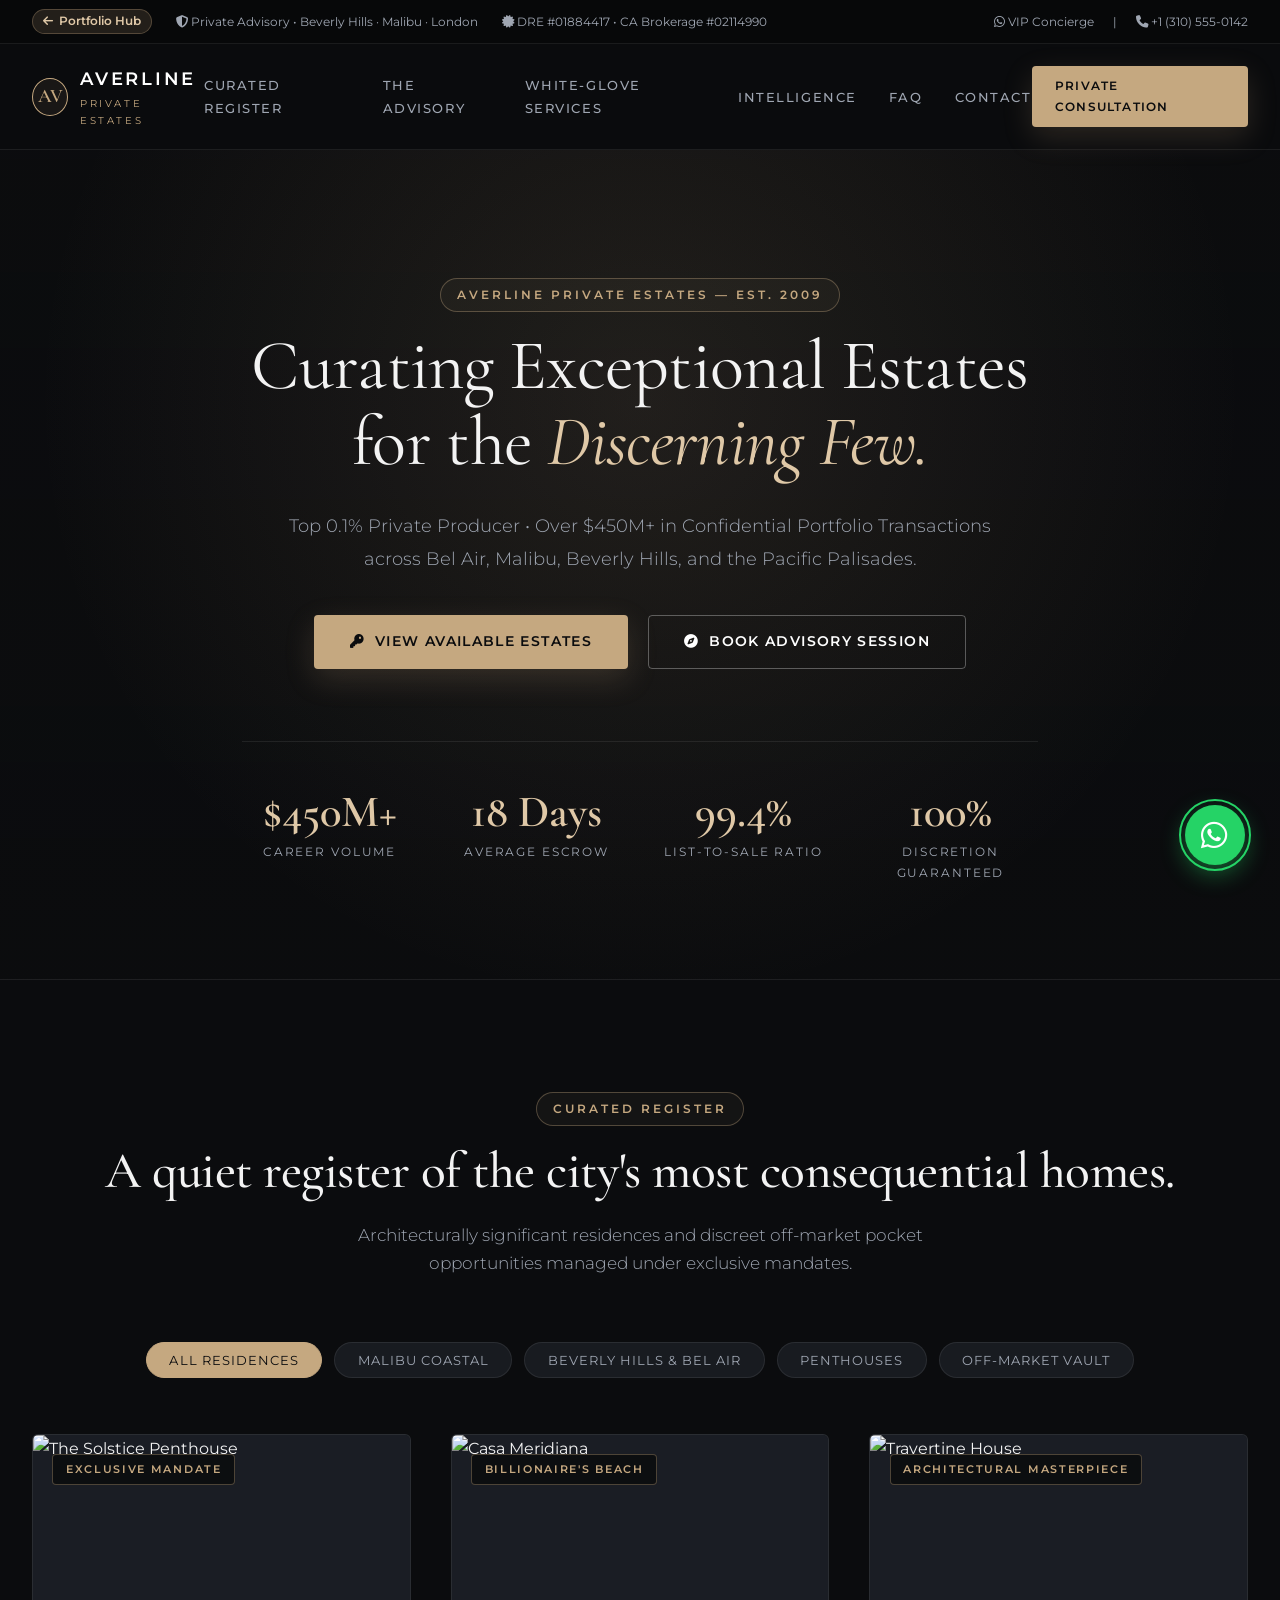
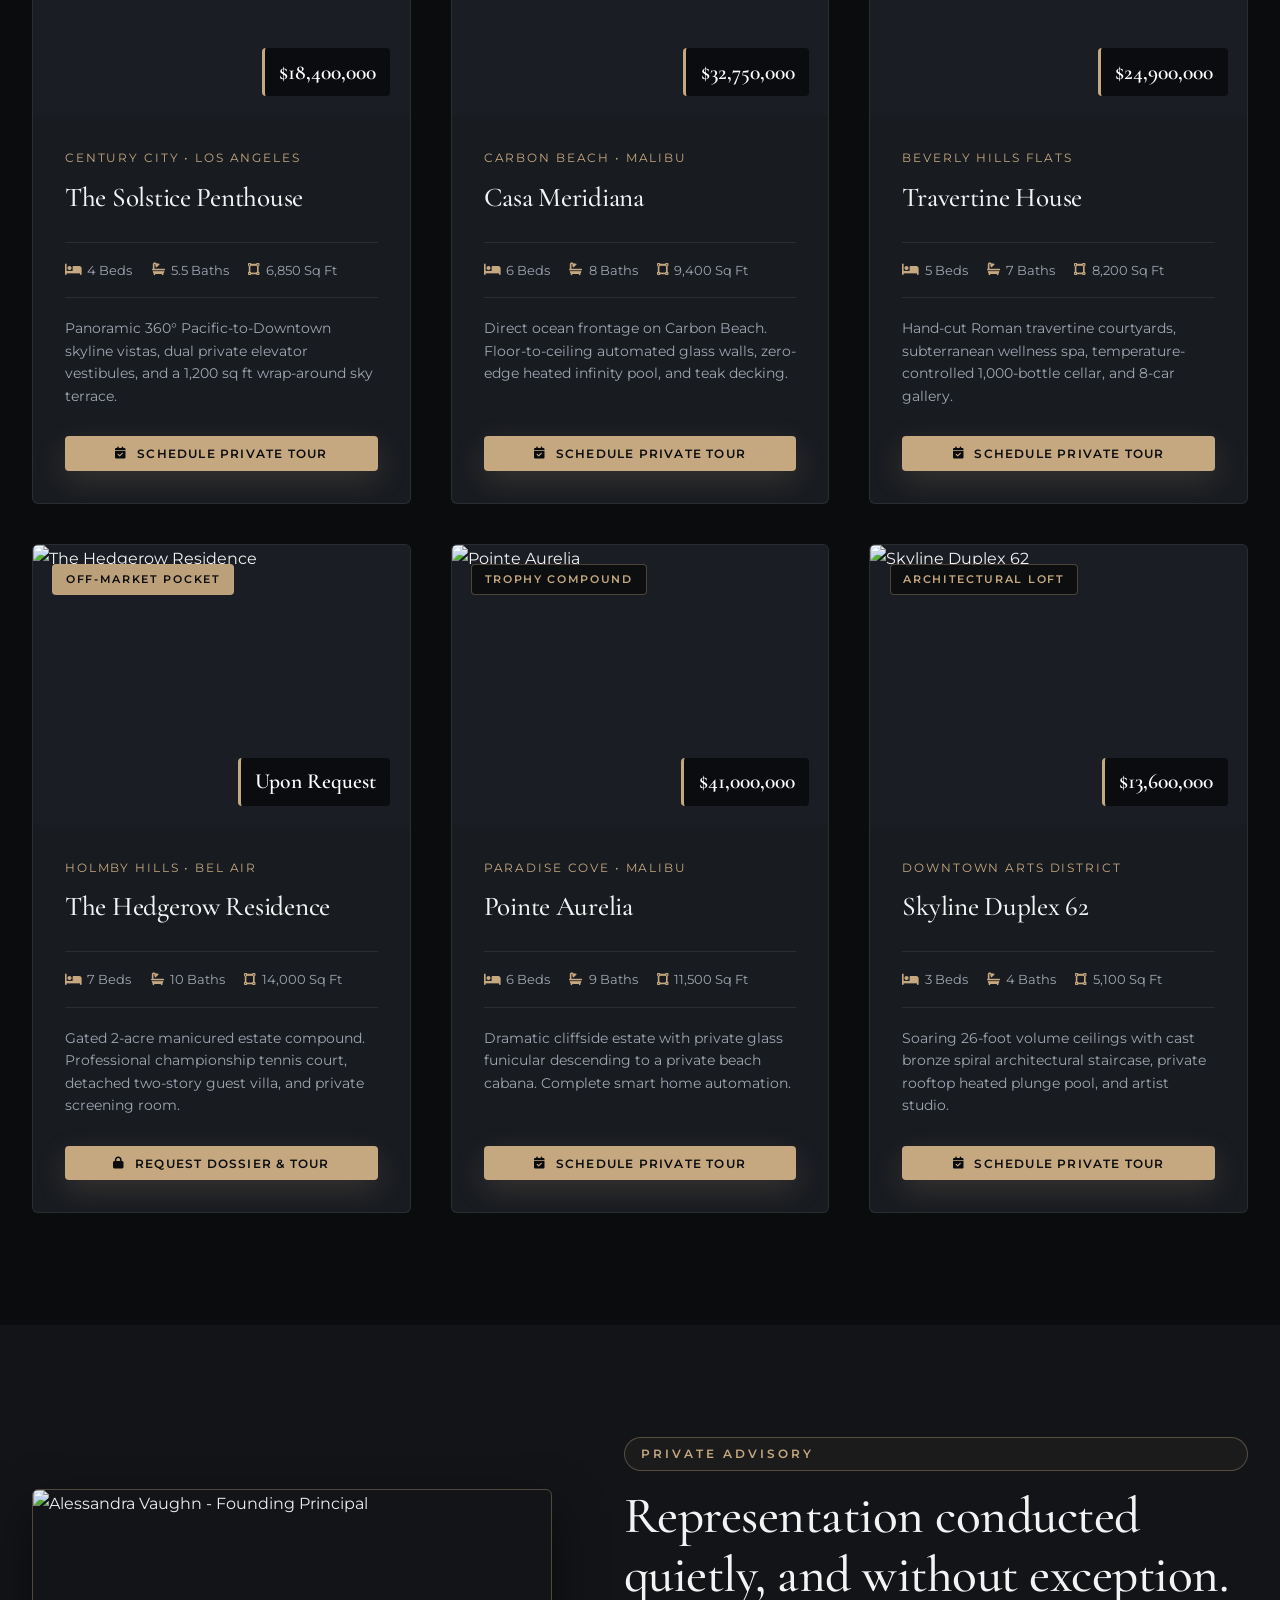
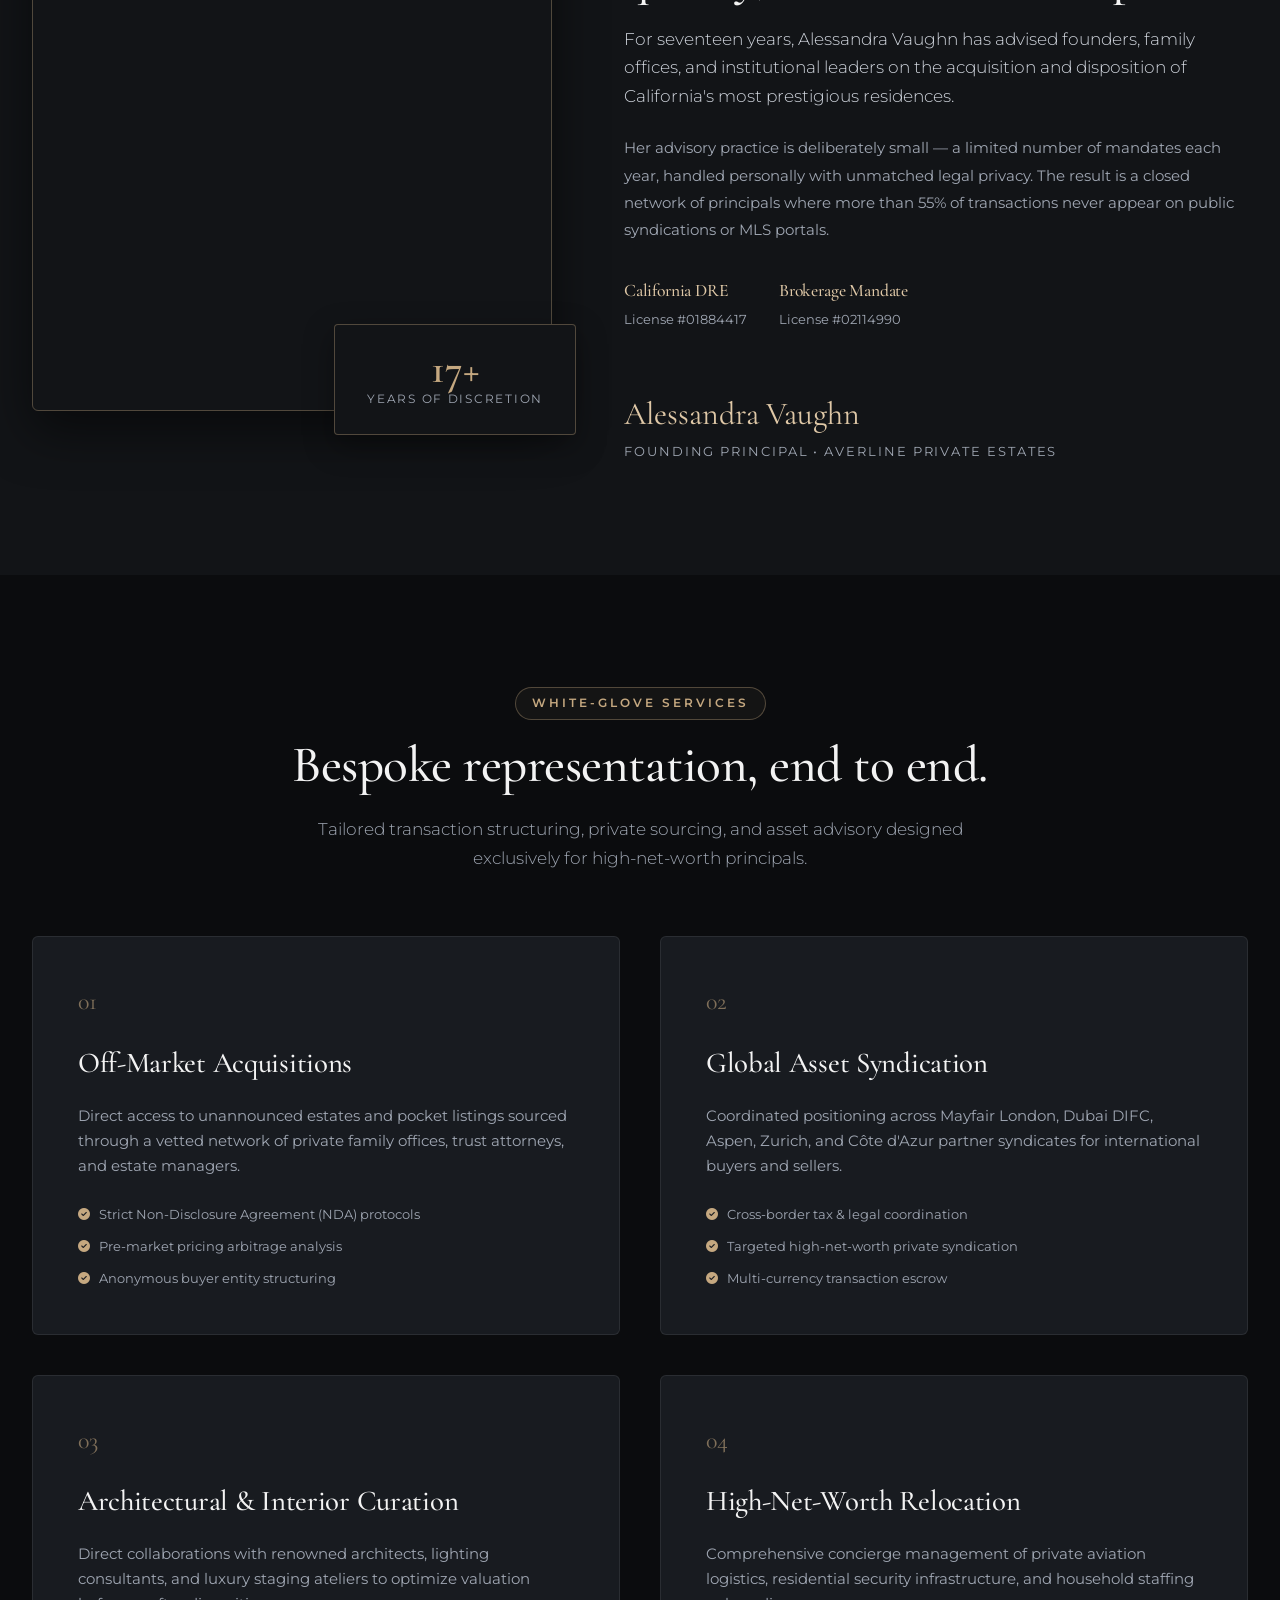
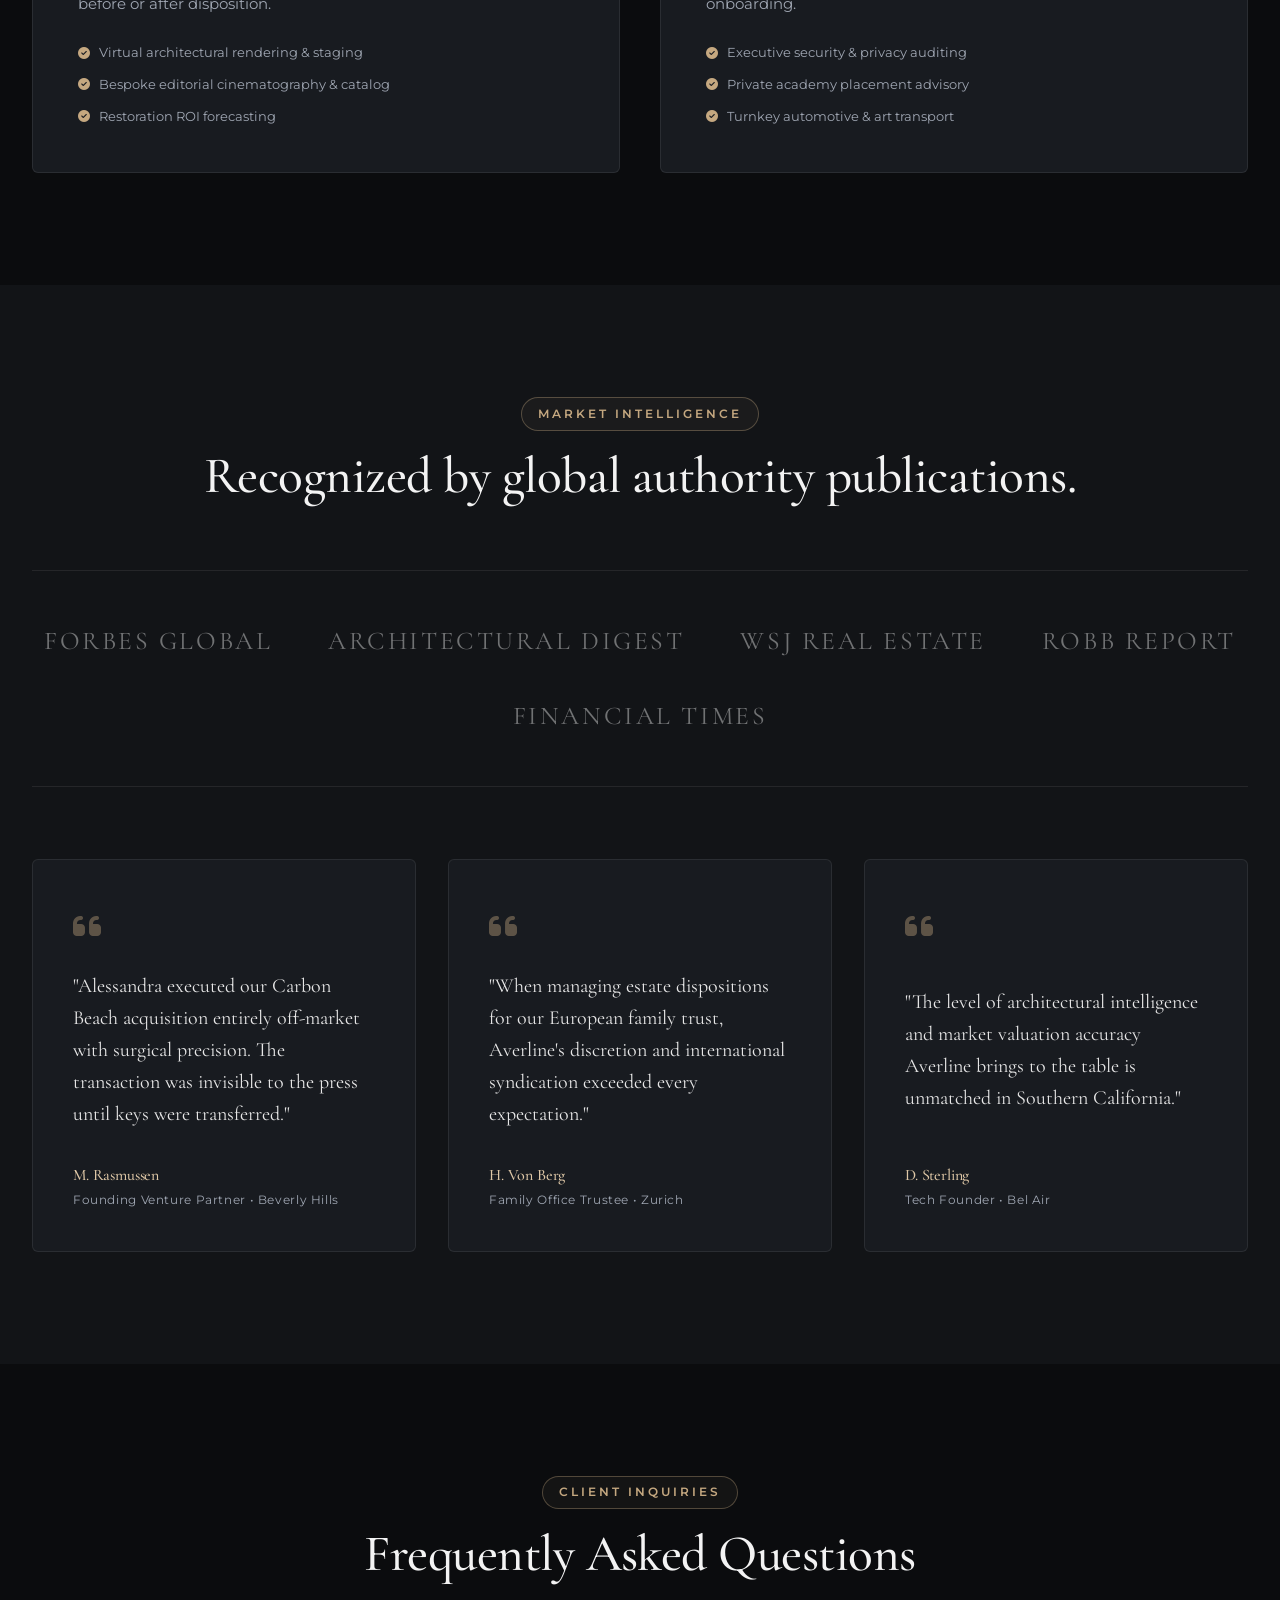
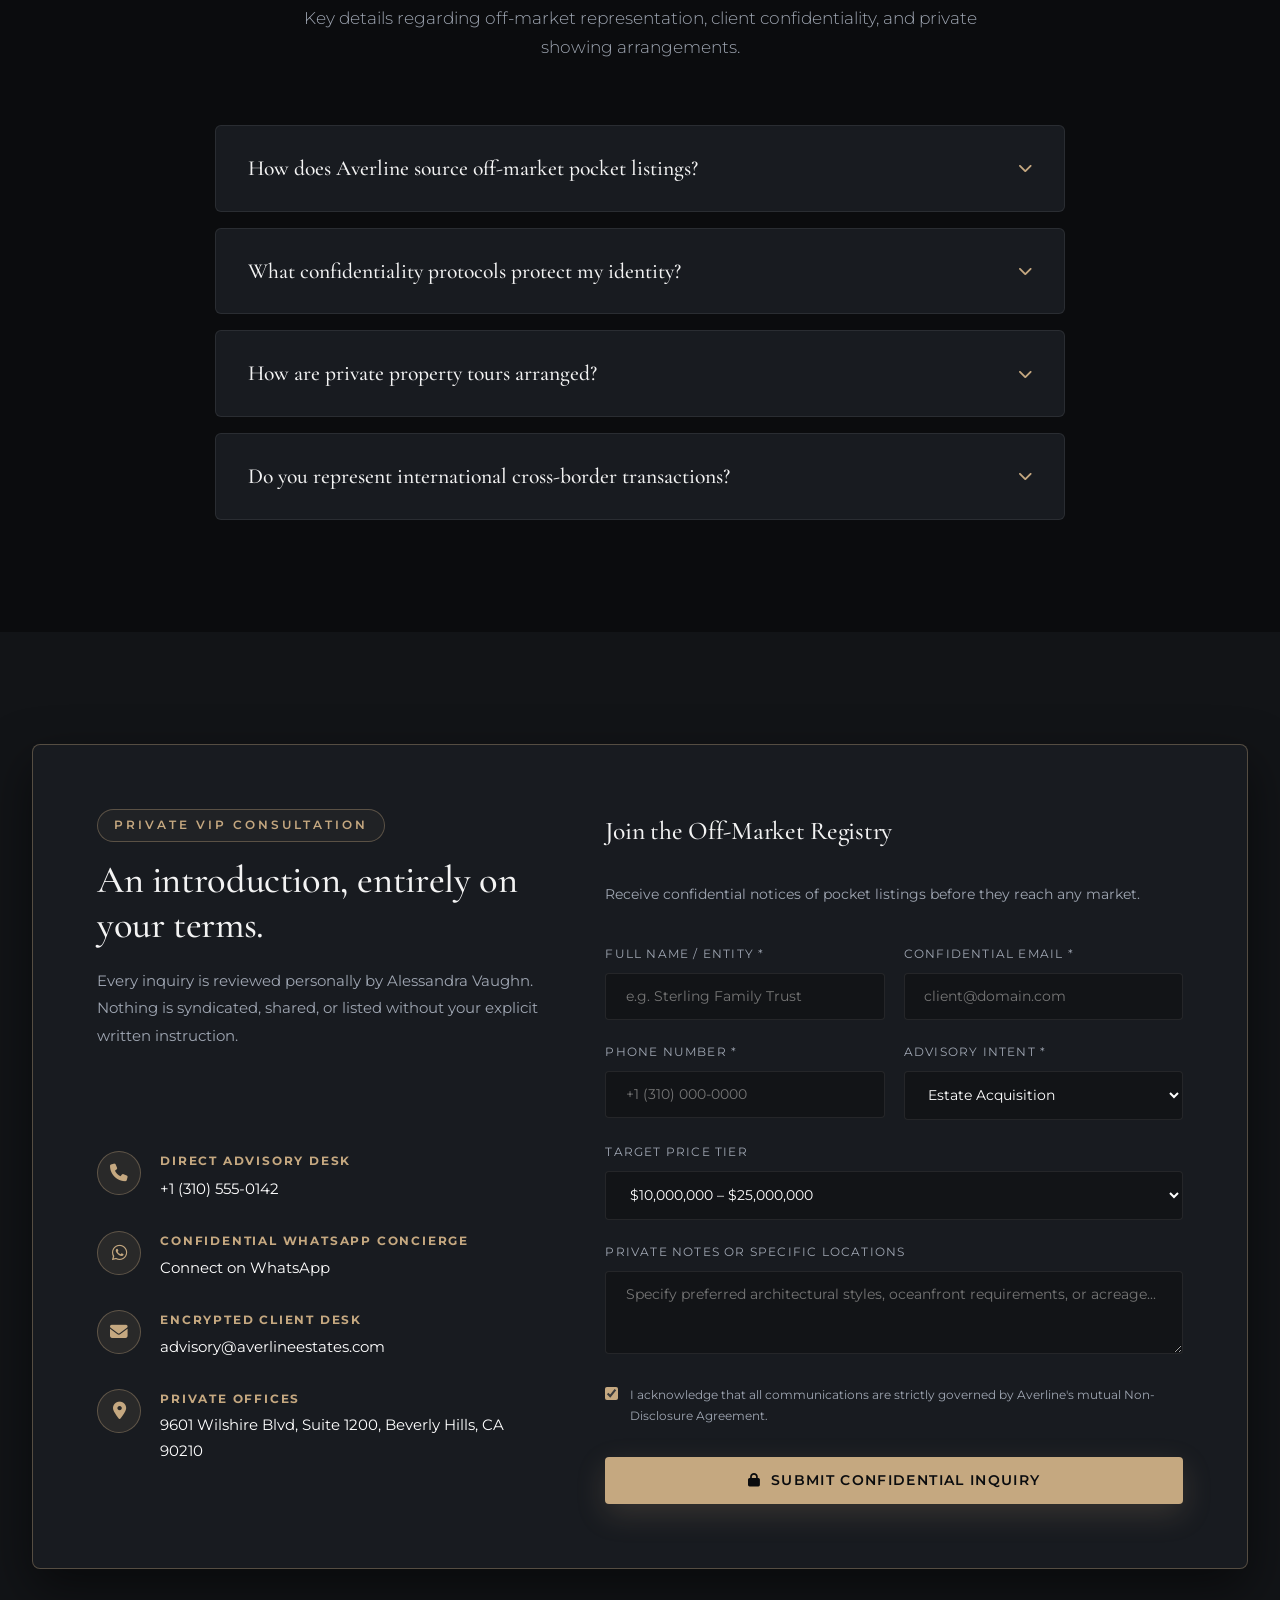
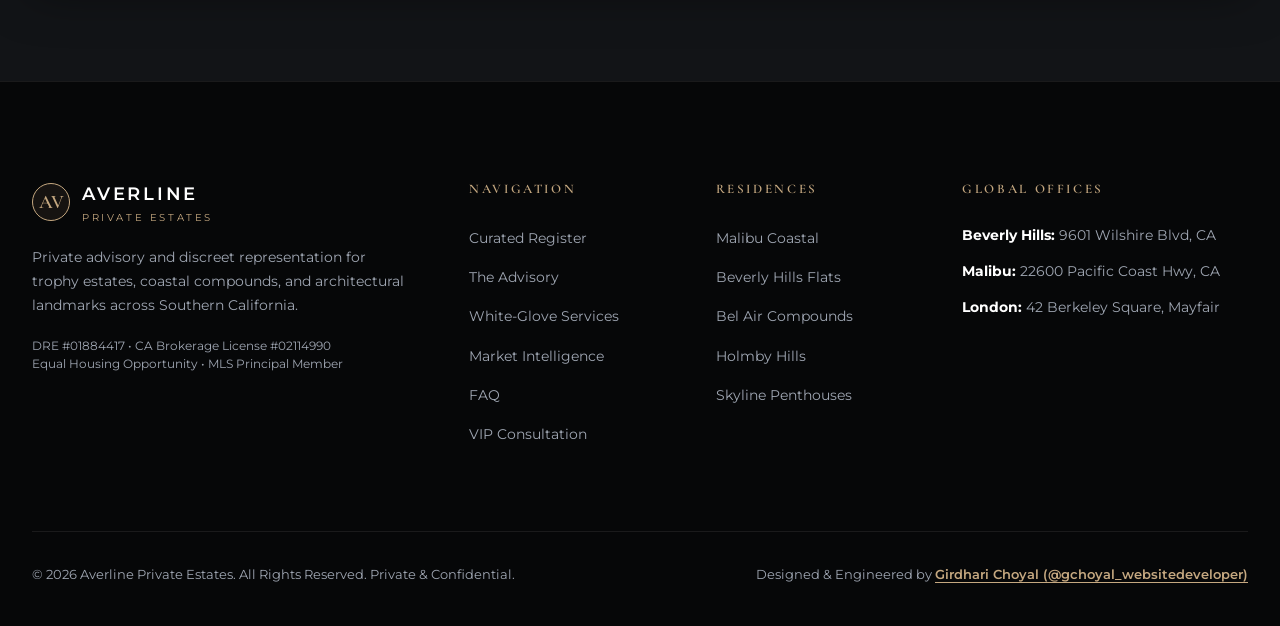
==== estate-whisperer/index.html @ 0250d18a "i" ====
<!DOCTYPE html>
<html lang="en">
<head>
    <meta charset="UTF-8">
    <meta name="viewport" content="width=device-width, initial-scale=1.0">
    <title>Averline Private Estates | Luxury Real Estate & Architectural Advisory</title>
    <meta name="description" content="Private representation for architecturally significant estates, penthouses and off-market residences in Los Angeles, Malibu and Beverly Hills.">
    <!-- Google Fonts -->
    <link rel="preconnect" href="https://fonts.googleapis.com">
    <link rel="preconnect" href="https://fonts.gstatic.com" crossorigin>
    <link href="https://fonts.googleapis.com/css2?family=Cormorant+Garamond:ital,wght@0,400;0,500;0,600;0,700;1,400&family=Montserrat:wght@300;400;500;600;700&family=Plus+Jakarta+Sans:wght@300;400;500;600&display=swap" rel="stylesheet">
    <!-- FontAwesome 6 Icons -->
    <link rel="stylesheet" href="https://cdnjs.cloudflare.com/ajax/libs/font-awesome/6.5.1/css/all.min.css">
    <!-- Main CSS -->
    <link rel="stylesheet" href="styles.css">
</head>
<body>

    <!-- Floating WhatsApp Action Button -->
    <a href="https://wa.me/13105550142?text=Hello%20Averline%20Private%20Estates,%20I%20would%20like%20to%20inquire%20about%20off-market%20representation" target="_blank" class="floating-whatsapp" aria-label="Direct Concierge WhatsApp">
        <i class="fa-brands fa-whatsapp"></i>
    </a>

    <!-- Top Announcement Bar -->
    <div class="top-bar">
        <div class="container top-bar-content">
            <div class="top-bar-left">
                <a href="../index.html" class="portfolio-hub-link"><i class="fa-solid fa-arrow-left"></i> Portfolio Hub</a>
                <span><i class="fa-solid fa-shield-halved"></i> Private Advisory • Beverly Hills · Malibu · London</span>
                <span><i class="fa-solid fa-certificate"></i> DRE #01884417 • CA Brokerage #02114990</span>
            </div>
            <div class="top-bar-right">
                <a href="https://wa.me/13105550142" target="_blank" class="top-bar-link"><i class="fa-brands fa-whatsapp"></i> VIP Concierge</a>
                <span>|</span>
                <a href="tel:13105550142" class="top-bar-link"><i class="fa-solid fa-phone"></i> +1 (310) 555-0142</a>
            </div>
        </div>
    </div>

    <!-- Navigation Header -->
    <header class="navbar">
        <div class="container nav-container">
            <!-- Brand Logo -->
            <a href="#home" class="brand-logo">
                <div class="brand-monogram">AV</div>
                <div class="brand-info">
                    <span class="brand-title">Averline</span>
                    <span class="brand-sub">Private Estates</span>
                </div>
            </a>

            <!-- Navigation Links -->
            <nav class="nav-menu" id="navMenu">
                <a href="#listings" class="nav-link">Curated Register</a>
                <a href="#advisory" class="nav-link">The Advisory</a>
                <a href="#services" class="nav-link">White-Glove Services</a>
                <a href="#intelligence" class="nav-link">Intelligence</a>
                <a href="#faq" class="nav-link">FAQ</a>
                <a href="#contact" class="nav-link">Contact</a>
            </nav>

            <!-- Nav Actions -->
            <div class="nav-actions">
                <a href="#contact" class="btn btn-gold btn-sm">Private Consultation</a>
                <button class="mobile-toggle" id="mobileToggle" aria-label="Toggle navigation">
                    <i class="fa-solid fa-bars"></i>
                </button>
            </div>
        </div>
    </header>

    <!-- Hero Section -->
    <section class="hero-section text-center" id="home">
        <div class="hero-overlay"></div>
        <div class="container hero-content">
            <span class="section-badge">Averline Private Estates — Est. 2009</span>
            <h1 class="hero-headline">Curating Exceptional Estates for the <em>Discerning Few.</em></h1>
            <p class="hero-description">
                Top 0.1% Private Producer • Over $450M+ in Confidential Portfolio Transactions across Bel Air, Malibu, Beverly Hills, and the Pacific Palisades.
            </p>
            <div class="hero-cta-group">
                <a href="#listings" class="btn btn-gold"><i class="fa-solid fa-key"></i> View Available Estates</a>
                <a href="#contact" class="btn btn-outline-light"><i class="fa-solid fa-compass"></i> Book Advisory Session</a>
            </div>

            <!-- Stats Strip -->
            <div class="stats-strip">
                <div class="stat-box">
                    <div class="stat-number">$450M+</div>
                    <div class="stat-label">Career Volume</div>
                </div>
                <div class="stat-box">
                    <div class="stat-number">18 Days</div>
                    <div class="stat-label">Average Escrow</div>
                </div>
                <div class="stat-box">
                    <div class="stat-number">99.4%</div>
                    <div class="stat-label">List-To-Sale Ratio</div>
                </div>
                <div class="stat-box">
                    <div class="stat-number">100%</div>
                    <div class="stat-label">Discretion Guaranteed</div>
                </div>
            </div>
        </div>
    </section>

    <!-- Curated Portfolio Section -->
    <section class="section" id="listings">
        <div class="container">
            <div class="section-header text-center">
                <span class="section-badge">Curated Register</span>
                <h2 class="section-title">A quiet register of the city's most consequential homes.</h2>
                <p class="section-subtitle">
                    Architecturally significant residences and discreet off-market pocket opportunities managed under exclusive mandates.
                </p>
            </div>

            <!-- Filter Navigation -->
            <div class="filter-nav">
                <button class="filter-btn active" data-filter="all">All Residences</button>
                <button class="filter-btn" data-filter="malibu">Malibu Coastal</button>
                <button class="filter-btn" data-filter="beverly">Beverly Hills & Bel Air</button>
                <button class="filter-btn" data-filter="penthouse">Penthouses</button>
                <button class="filter-btn" data-filter="offmarket">Off-Market Vault</button>
            </div>

            <!-- Properties Grid -->
            <div class="properties-grid">
                
                <!-- Property 1 -->
                <div class="property-card" data-category="penthouse">
                    <div class="property-image-wrap">
                        <img src="https://images.unsplash.com/photo-1512917774080-9991f1c4c750?auto=format&fit=crop&w=800&q=80" alt="The Solstice Penthouse" class="property-img">
                        <span class="property-badge">Exclusive Mandate</span>
                        <span class="property-price">$18,400,000</span>
                    </div>
                    <div class="property-body">
                        <span class="property-location">Century City • Los Angeles</span>
                        <h3 class="property-name">The Solstice Penthouse</h3>
                        <div class="property-specs">
                            <span><i class="fa-solid fa-bed"></i> 4 Beds</span>
                            <span><i class="fa-solid fa-bath"></i> 5.5 Baths</span>
                            <span><i class="fa-solid fa-vector-square"></i> 6,850 Sq Ft</span>
                        </div>
                        <p class="property-desc">
                            Panoramic 360° Pacific-to-Downtown skyline vistas, dual private elevator vestibules, and a 1,200 sq ft wrap-around sky terrace.
                        </p>
                        <div class="property-action">
                            <button class="btn btn-gold btn-sm btn-tour" style="width: 100%;">
                                <i class="fa-solid fa-calendar-check"></i> Schedule Private Tour
                            </button>
                        </div>
                    </div>
                </div>

                <!-- Property 2 -->
                <div class="property-card" data-category="malibu">
                    <div class="property-image-wrap">
                        <img src="https://images.unsplash.com/photo-1613490493576-7fde63acd811?auto=format&fit=crop&w=800&q=80" alt="Casa Meridiana" class="property-img">
                        <span class="property-badge">Billionaire's Beach</span>
                        <span class="property-price">$32,750,000</span>
                    </div>
                    <div class="property-body">
                        <span class="property-location">Carbon Beach • Malibu</span>
                        <h3 class="property-name">Casa Meridiana</h3>
                        <div class="property-specs">
                            <span><i class="fa-solid fa-bed"></i> 6 Beds</span>
                            <span><i class="fa-solid fa-bath"></i> 8 Baths</span>
                            <span><i class="fa-solid fa-vector-square"></i> 9,400 Sq Ft</span>
                        </div>
                        <p class="property-desc">
                            Direct ocean frontage on Carbon Beach. Floor-to-ceiling automated glass walls, zero-edge heated infinity pool, and teak decking.
                        </p>
                        <div class="property-action">
                            <button class="btn btn-gold btn-sm btn-tour" style="width: 100%;">
                                <i class="fa-solid fa-calendar-check"></i> Schedule Private Tour
                            </button>
                        </div>
                    </div>
                </div>

                <!-- Property 3 -->
                <div class="property-card" data-category="beverly">
                    <div class="property-image-wrap">
                        <img src="https://images.unsplash.com/photo-1600596542815-ffad4c1539a9?auto=format&fit=crop&w=800&q=80" alt="Travertine House" class="property-img">
                        <span class="property-badge">Architectural Masterpiece</span>
                        <span class="property-price">$24,900,000</span>
                    </div>
                    <div class="property-body">
                        <span class="property-location">Beverly Hills Flats</span>
                        <h3 class="property-name">Travertine House</h3>
                        <div class="property-specs">
                            <span><i class="fa-solid fa-bed"></i> 5 Beds</span>
                            <span><i class="fa-solid fa-bath"></i> 7 Baths</span>
                            <span><i class="fa-solid fa-vector-square"></i> 8,200 Sq Ft</span>
                        </div>
                        <p class="property-desc">
                            Hand-cut Roman travertine courtyards, subterranean wellness spa, temperature-controlled 1,000-bottle cellar, and 8-car gallery.
                        </p>
                        <div class="property-action">
                            <button class="btn btn-gold btn-sm btn-tour" style="width: 100%;">
                                <i class="fa-solid fa-calendar-check"></i> Schedule Private Tour
                            </button>
                        </div>
                    </div>
                </div>

                <!-- Property 4 -->
                <div class="property-card" data-category="offmarket beverly">
                    <div class="property-image-wrap">
                        <img src="https://images.unsplash.com/photo-1600607687939-ce8a6c25118c?auto=format&fit=crop&w=800&q=80" alt="The Hedgerow Residence" class="property-img">
                        <span class="property-badge" style="background: rgba(197, 168, 128, 0.95); color:#0b0c0e;">Off-Market Pocket</span>
                        <span class="property-price">Upon Request</span>
                    </div>
                    <div class="property-body">
                        <span class="property-location">Holmby Hills • Bel Air</span>
                        <h3 class="property-name">The Hedgerow Residence</h3>
                        <div class="property-specs">
                            <span><i class="fa-solid fa-bed"></i> 7 Beds</span>
                            <span><i class="fa-solid fa-bath"></i> 10 Baths</span>
                            <span><i class="fa-solid fa-vector-square"></i> 14,000 Sq Ft</span>
                        </div>
                        <p class="property-desc">
                            Gated 2-acre manicured estate compound. Professional championship tennis court, detached two-story guest villa, and private screening room.
                        </p>
                        <div class="property-action">
                            <button class="btn btn-gold btn-sm btn-tour" style="width: 100%;">
                                <i class="fa-solid fa-lock"></i> Request Dossier & Tour
                            </button>
                        </div>
                    </div>
                </div>

                <!-- Property 5 -->
                <div class="property-card" data-category="malibu">
                    <div class="property-image-wrap">
                        <img src="https://images.unsplash.com/photo-1600585154526-990dced4db0d?auto=format&fit=crop&w=800&q=80" alt="Pointe Aurelia" class="property-img">
                        <span class="property-badge">Trophy Compound</span>
                        <span class="property-price">$41,000,000</span>
                    </div>
                    <div class="property-body">
                        <span class="property-location">Paradise Cove • Malibu</span>
                        <h3 class="property-name">Pointe Aurelia</h3>
                        <div class="property-specs">
                            <span><i class="fa-solid fa-bed"></i> 6 Beds</span>
                            <span><i class="fa-solid fa-bath"></i> 9 Baths</span>
                            <span><i class="fa-solid fa-vector-square"></i> 11,500 Sq Ft</span>
                        </div>
                        <p class="property-desc">
                            Dramatic cliffside estate with private glass funicular descending to a private beach cabana. Complete smart home automation.
                        </p>
                        <div class="property-action">
                            <button class="btn btn-gold btn-sm btn-tour" style="width: 100%;">
                                <i class="fa-solid fa-calendar-check"></i> Schedule Private Tour
                            </button>
                        </div>
                    </div>
                </div>

                <!-- Property 6 -->
                <div class="property-card" data-category="penthouse offmarket">
                    <div class="property-image-wrap">
                        <img src="https://images.unsplash.com/photo-1600566753190-17f0baa2a6c3?auto=format&fit=crop&w=800&q=80" alt="Skyline Duplex 62" class="property-img">
                        <span class="property-badge">Architectural Loft</span>
                        <span class="property-price">$13,600,000</span>
                    </div>
                    <div class="property-body">
                        <span class="property-location">Downtown Arts District</span>
                        <h3 class="property-name">Skyline Duplex 62</h3>
                        <div class="property-specs">
                            <span><i class="fa-solid fa-bed"></i> 3 Beds</span>
                            <span><i class="fa-solid fa-bath"></i> 4 Baths</span>
                            <span><i class="fa-solid fa-vector-square"></i> 5,100 Sq Ft</span>
                        </div>
                        <p class="property-desc">
                            Soaring 26-foot volume ceilings with cast bronze spiral architectural staircase, private rooftop heated plunge pool, and artist studio.
                        </p>
                        <div class="property-action">
                            <button class="btn btn-gold btn-sm btn-tour" style="width: 100%;">
                                <i class="fa-solid fa-calendar-check"></i> Schedule Private Tour
                            </button>
                        </div>
                    </div>
                </div>

            </div>
        </div>
    </section>

    <!-- The Private Advisory Section -->
    <section class="section section-darker" id="advisory">
        <div class="container">
            <div class="advisory-grid">
                <!-- Visual Left -->
                <div class="advisory-visual">
                    <div class="advisory-image-container">
                        <img src="https://images.unsplash.com/photo-1573496359142-b8d87734a5a2?auto=format&fit=crop&w=800&q=80" alt="Alessandra Vaughn - Founding Principal" class="advisory-img">
                    </div>
                    <div class="advisory-experience-card">
                        <div class="advisory-years">17+</div>
                        <div class="advisory-years-label">Years of Discretion</div>
                    </div>
                </div>

                <!-- Content Right -->
                <div class="advisory-details">
                    <span class="section-badge">Private Advisory</span>
                    <h2 class="section-title">Representation conducted quietly, and without exception.</h2>
                    <p style="font-size: 1.05rem; color: #cfd4dc; margin-bottom: 1.5rem; font-weight: 300;">
                        For seventeen years, Alessandra Vaughn has advised founders, family offices, and institutional leaders on the acquisition and disposition of California's most prestigious residences.
                    </p>
                    <p style="font-size: 0.95rem; color: var(--text-muted); margin-bottom: 2rem; line-height: 1.8;">
                        Her advisory practice is deliberately small — a limited number of mandates each year, handled personally with unmatched legal privacy. The result is a closed network of principals where more than 55% of transactions never appear on public syndications or MLS portals.
                    </p>
                    <div class="advisory-credentials" style="display: flex; gap: 2rem; margin-bottom: 2rem; flex-wrap: wrap;">
                        <div>
                            <h4 style="color: var(--gold-light); font-size: 1.1rem; margin-bottom: 0.2rem;">California DRE</h4>
                            <p style="font-size: 0.8rem; color: var(--text-muted);">License #01884417</p>
                        </div>
                        <div>
                            <h4 style="color: var(--gold-light); font-size: 1.1rem; margin-bottom: 0.2rem;">Brokerage Mandate</h4>
                            <p style="font-size: 0.8rem; color: var(--text-muted);">License #02114990</p>
                        </div>
                    </div>
                    <div class="founder-signature-wrap">
                        <div class="founder-signature-name">Alessandra Vaughn</div>
                        <div class="founder-role">Founding Principal • Averline Private Estates</div>
                    </div>
                </div>
            </div>
        </div>
    </section>

    <!-- White-Glove Services -->
    <section class="section" id="services">
        <div class="container">
            <div class="section-header text-center">
                <span class="section-badge">White-Glove Services</span>
                <h2 class="section-title">Bespoke representation, end to end.</h2>
                <p class="section-subtitle">
                    Tailored transaction structuring, private sourcing, and asset advisory designed exclusively for high-net-worth principals.
                </p>
            </div>

            <div class="services-luxury-grid">
                <!-- Service 1 -->
                <div class="service-luxury-card">
                    <div class="service-card-num">01</div>
                    <h3 class="service-luxury-title">Off-Market Acquisitions</h3>
                    <p class="service-luxury-desc">
                        Direct access to unannounced estates and pocket listings sourced through a vetted network of private family offices, trust attorneys, and estate managers.
                    </p>
                    <ul class="service-points">
                        <li><i class="fa-solid fa-circle-check"></i> Strict Non-Disclosure Agreement (NDA) protocols</li>
                        <li><i class="fa-solid fa-circle-check"></i> Pre-market pricing arbitrage analysis</li>
                        <li><i class="fa-solid fa-circle-check"></i> Anonymous buyer entity structuring</li>
                    </ul>
                </div>

                <!-- Service 2 -->
                <div class="service-luxury-card">
                    <div class="service-card-num">02</div>
                    <h3 class="service-luxury-title">Global Asset Syndication</h3>
                    <p class="service-luxury-desc">
                        Coordinated positioning across Mayfair London, Dubai DIFC, Aspen, Zurich, and Côte d'Azur partner syndicates for international buyers and sellers.
                    </p>
                    <ul class="service-points">
                        <li><i class="fa-solid fa-circle-check"></i> Cross-border tax & legal coordination</li>
                        <li><i class="fa-solid fa-circle-check"></i> Targeted high-net-worth private syndication</li>
                        <li><i class="fa-solid fa-circle-check"></i> Multi-currency transaction escrow</li>
                    </ul>
                </div>

                <!-- Service 3 -->
                <div class="service-luxury-card">
                    <div class="service-card-num">03</div>
                    <h3 class="service-luxury-title">Architectural & Interior Curation</h3>
                    <p class="service-luxury-desc">
                        Direct collaborations with renowned architects, lighting consultants, and luxury staging ateliers to optimize valuation before or after disposition.
                    </p>
                    <ul class="service-points">
                        <li><i class="fa-solid fa-circle-check"></i> Virtual architectural rendering & staging</li>
                        <li><i class="fa-solid fa-circle-check"></i> Bespoke editorial cinematography & catalog</li>
                        <li><i class="fa-solid fa-circle-check"></i> Restoration ROI forecasting</li>
                    </ul>
                </div>

                <!-- Service 4 -->
                <div class="service-luxury-card">
                    <div class="service-card-num">04</div>
                    <h3 class="service-luxury-title">High-Net-Worth Relocation</h3>
                    <p class="service-luxury-desc">
                        Comprehensive concierge management of private aviation logistics, residential security infrastructure, and household staffing onboarding.
                    </p>
                    <ul class="service-points">
                        <li><i class="fa-solid fa-circle-check"></i> Executive security & privacy auditing</li>
                        <li><i class="fa-solid fa-circle-check"></i> Private academy placement advisory</li>
                        <li><i class="fa-solid fa-circle-check"></i> Turnkey automotive & art transport</li>
                    </ul>
                </div>
            </div>
        </div>
    </section>

    <!-- Market Intelligence & Press -->
    <section class="section section-darker" id="intelligence">
        <div class="container">
            <div class="section-header text-center">
                <span class="section-badge">Market Intelligence</span>
                <h2 class="section-title">Recognized by global authority publications.</h2>
            </div>

            <!-- Press Strip -->
            <div class="press-strip">
                <div class="press-item">Forbes Global</div>
                <div class="press-item">Architectural Digest</div>
                <div class="press-item">WSJ Real Estate</div>
                <div class="press-item">Robb Report</div>
                <div class="press-item">Financial Times</div>
            </div>

            <!-- Testimonials Grid -->
            <div class="testimonials-grid" style="margin-top: 4.5rem;">
                <div class="testimonial-card">
                    <div class="quote-icon"><i class="fa-solid fa-quote-left"></i></div>
                    <p class="testimonial-quote">
                        "Alessandra executed our Carbon Beach acquisition entirely off-market with surgical precision. The transaction was invisible to the press until keys were transferred."
                    </p>
                    <div class="client-author-info">
                        <h4>M. Rasmussen</h4>
                        <p>Founding Venture Partner • Beverly Hills</p>
                    </div>
                </div>

                <div class="testimonial-card">
                    <div class="quote-icon"><i class="fa-solid fa-quote-left"></i></div>
                    <p class="testimonial-quote">
                        "When managing estate dispositions for our European family trust, Averline's discretion and international syndication exceeded every expectation."
                    </p>
                    <div class="client-author-info">
                        <h4>H. Von Berg</h4>
                        <p>Family Office Trustee • Zurich</p>
                    </div>
                </div>

                <div class="testimonial-card">
                    <div class="quote-icon"><i class="fa-solid fa-quote-left"></i></div>
                    <p class="testimonial-quote">
                        "The level of architectural intelligence and market valuation accuracy Averline brings to the table is unmatched in Southern California."
                    </p>
                    <div class="client-author-info">
                        <h4>D. Sterling</h4>
                        <p>Tech Founder • Bel Air</p>
                    </div>
                </div>
            </div>
        </div>
    </section>

    <!-- FAQ Accordion -->
    <section class="section" id="faq">
        <div class="container">
            <div class="section-header text-center">
                <span class="section-badge">Client Inquiries</span>
                <h2 class="section-title">Frequently Asked Questions</h2>
                <p class="section-subtitle">Key details regarding off-market representation, client confidentiality, and private showing arrangements.</p>
            </div>

            <div class="faq-grid">
                <div class="faq-item">
                    <div class="faq-header">
                        <span>How does Averline source off-market pocket listings?</span>
                        <i class="fa-solid fa-chevron-down"></i>
                    </div>
                    <div class="faq-content">
                        Our private register is built upon 17+ years of established relationships with family office trustees, estate attorneys, wealth managers, and property principals. Over 55% of our transactions never touch public syndications, ensuring privacy for both buyers and sellers.
                    </div>
                </div>

                <div class="faq-item">
                    <div class="faq-header">
                        <span>What confidentiality protocols protect my identity?</span>
                        <i class="fa-solid fa-chevron-down"></i>
                    </div>
                    <div class="faq-content">
                        All prospective buyers and sellers execute comprehensive Non-Disclosure Agreements (NDAs) prior to accessing property dossiers. We coordinate with your wealth advisory team to structure acquisitions through blind trusts, LLCs, or institutional entities.
                    </div>
                </div>

                <div class="faq-item">
                    <div class="faq-header">
                        <span>How are private property tours arranged?</span>
                        <i class="fa-solid fa-chevron-down"></i>
                    </div>
                    <div class="faq-content">
                        Private showings are conducted strictly by appointment with principal representation. We coordinate secure access, private security escorts if required, and complete exclusivity during viewing windows.
                    </div>
                </div>

                <div class="faq-item">
                    <div class="faq-header">
                        <span>Do you represent international cross-border transactions?</span>
                        <i class="fa-solid fa-chevron-down"></i>
                    </div>
                    <div class="faq-content">
                        Yes. We frequently advise clients across London, Zurich, Dubai, Hong Kong, and Canada on California acquisitions, coordinating seamlessly with cross-border tax counsels and international currency escrows.
                    </div>
                </div>
            </div>
        </div>
    </section>

    <!-- Private VIP Consultation & Registry -->
    <section class="section section-darker" id="contact">
        <div class="container">
            <div class="consultation-wrap">
                <!-- Info Left -->
                <div class="consultation-info">
                    <div>
                        <span class="section-badge">Private VIP Consultation</span>
                        <h2 class="section-title" style="font-size: 2.4rem;">An introduction, entirely on your terms.</h2>
                        <p style="font-size: 0.95rem; color: var(--text-muted); margin-top: 1rem; line-height: 1.8;">
                            Every inquiry is reviewed personally by Alessandra Vaughn. Nothing is syndicated, shared, or listed without your explicit written instruction.
                        </p>
                    </div>

                    <div class="contact-direct-items">
                        <div class="direct-item">
                            <div class="direct-icon"><i class="fa-solid fa-phone"></i></div>
                            <div class="direct-meta">
                                <h5>Direct Advisory Desk</h5>
                                <a href="tel:13105550142">+1 (310) 555-0142</a>
                            </div>
                        </div>

                        <div class="direct-item">
                            <div class="direct-icon"><i class="fa-brands fa-whatsapp"></i></div>
                            <div class="direct-meta">
                                <h5>Confidential WhatsApp Concierge</h5>
                                <a href="https://wa.me/13105550142" target="_blank">Connect on WhatsApp</a>
                            </div>
                        </div>

                        <div class="direct-item">
                            <div class="direct-icon"><i class="fa-solid fa-envelope"></i></div>
                            <div class="direct-meta">
                                <h5>Encrypted Client Desk</h5>
                                <p>advisory@averlineestates.com</p>
                            </div>
                        </div>

                        <div class="direct-item">
                            <div class="direct-icon"><i class="fa-solid fa-location-dot"></i></div>
                            <div class="direct-meta">
                                <h5>Private Offices</h5>
                                <p>9601 Wilshire Blvd, Suite 1200, Beverly Hills, CA 90210</p>
                            </div>
                        </div>
                    </div>
                </div>

                <!-- Form Right -->
                <form class="vip-form" id="vipConsultForm">
                    <h3 style="font-size: 1.6rem; margin-bottom: 0.5rem;">Join the Off-Market Registry</h3>
                    <p style="font-size: 0.85rem; color: var(--text-muted); margin-bottom: 1rem;">
                        Receive confidential notices of pocket listings before they reach any market.
                    </p>

                    <div class="form-row">
                        <div class="form-group">
                            <label for="vipName">Full Name / Entity *</label>
                            <input type="text" id="vipName" class="form-control" placeholder="e.g. Sterling Family Trust" required>
                        </div>
                        <div class="form-group">
                            <label for="vipEmail">Confidential Email *</label>
                            <input type="email" id="vipEmail" class="form-control" placeholder="client@domain.com" required>
                        </div>
                    </div>

                    <div class="form-row">
                        <div class="form-group">
                            <label for="vipPhone">Phone Number *</label>
                            <input type="tel" id="vipPhone" class="form-control" placeholder="+1 (310) 000-0000" required>
                        </div>
                        <div class="form-group">
                            <label for="vipIntent">Advisory Intent *</label>
                            <select id="vipIntent" class="form-control" required>
                                <option value="acquisition">Estate Acquisition</option>
                                <option value="disposition">Discreet Asset Disposition</option>
                                <option value="offmarket">Off-Market Registry Access</option>
                                <option value="valuation">Architectural Valuation</option>
                            </select>
                        </div>
                    </div>

                    <div class="form-group">
                        <label for="vipBudget">Target Price Tier</label>
                        <select id="vipBudget" class="form-control">
                            <option value="10-25">$10,000,000 – $25,000,000</option>
                            <option value="25-50">$25,000,000 – $50,000,000</option>
                            <option value="50plus">$50,000,000+ Trophy Class</option>
                        </select>
                    </div>

                    <div class="form-group">
                        <label for="vipNotes">Private Notes or Specific Locations</label>
                        <textarea id="vipNotes" class="form-control" rows="3" placeholder="Specify preferred architectural styles, oceanfront requirements, or acreage..."></textarea>
                    </div>

                    <div class="checkbox-group">
                        <input type="checkbox" id="vipNda" required checked>
                        <label for="vipNda">I acknowledge that all communications are strictly governed by Averline's mutual Non-Disclosure Agreement.</label>
                    </div>

                    <button type="submit" class="btn btn-gold" style="width: 100%;">
                        <i class="fa-solid fa-lock"></i> Submit Confidential Inquiry
                    </button>
                </form>
            </div>
        </div>
    </section>

    <!-- Property Detail & Tour Modal -->
    <div class="modal-overlay" id="propertyModal">
        <div class="modal-box">
            <button class="modal-close" aria-label="Close modal"><i class="fa-solid fa-xmark"></i></button>
            <div style="border-radius: 6px; overflow: hidden; height: 220px; margin-bottom: 1.5rem; background: #1a1d24;">
                <img src="" id="modalPropertyImg" alt="Selected Estate" style="width: 100%; height: 100%; object-fit: cover;">
            </div>
            <div style="display: flex; justify-content: space-between; align-items: flex-start; margin-bottom: 0.5rem;">
                <div>
                    <span id="modalPropertyLocation" style="font-size: 0.75rem; text-transform: uppercase; letter-spacing: 0.15em; color: var(--gold);"></span>
                    <h3 id="modalPropertyTitle" style="font-size: 1.8rem;"></h3>
                </div>
                <div id="modalPropertyPrice" style="font-family: var(--font-heading); font-size: 1.5rem; color: var(--gold-light); font-weight: 600;"></div>
            </div>
            <div id="modalPropertySpecs" class="property-specs" style="margin: 0.5rem 0 1rem;"></div>
            <p id="modalPropertyDesc" style="font-size: 0.88rem; color: var(--text-muted); line-height: 1.6; margin-bottom: 1.5rem;"></p>

            <form id="tourBookingForm" style="display: flex; flex-direction: column; gap: 1rem;">
                <input type="hidden" id="selectedPropertyName" value="">
                <div class="form-row">
                    <div class="form-group">
                        <label>Your Name *</label>
                        <input type="text" class="form-control" placeholder="Full Name" required>
                    </div>
                    <div class="form-group">
                        <label>Direct Phone *</label>
                        <input type="tel" class="form-control" placeholder="Phone Number" required>
                    </div>
                </div>
                <div class="form-group">
                    <label>Preferred Showing Date & Time</label>
                    <input type="date" class="form-control" required>
                </div>
                <button type="submit" class="btn btn-gold btn-sm" style="width: 100%;">
                    <i class="fa-solid fa-calendar-check"></i> Confirm Private Showing Request
                </button>
            </form>
        </div>
    </div>

    <!-- Thank You Confirmation Modal -->
    <div class="modal-overlay" id="thankYouModal">
        <div class="modal-box text-center">
            <button class="modal-close" aria-label="Close modal"><i class="fa-solid fa-xmark"></i></button>
            <div class="modal-icon-success"><i class="fa-solid fa-check"></i></div>
            <h3 style="font-size: 2rem; margin-bottom: 0.8rem;">Inquiry Confirmed</h3>
            <p style="font-size: 0.95rem; color: var(--text-muted); line-height: 1.7; margin-bottom: 1.5rem;">
                Thank you. Your confidential advisory request has been encrypted and routed directly to Alessandra Vaughn. A private dossier and showing schedule will be delivered to your contact point within 2 hours.
            </p>
            <div style="background: var(--bg-surface); padding: 0.8rem 1.5rem; border-radius: 4px; display: inline-block; border: 1px solid var(--border-gold); margin-bottom: 2rem;">
                <span style="font-size: 0.75rem; text-transform: uppercase; letter-spacing: 0.1em; color: var(--text-muted);">Confidential File Reference:</span>
                <strong id="vipRefCode" style="color: var(--gold-light); font-size: 1.1rem; margin-left: 0.5rem;">AV-892410</strong>
            </div>
            <div>
                <button class="btn btn-gold btn-sm modal-close">Return to Advisory</button>
            </div>
        </div>
    </div>

    <!-- Mobile Sticky Bottom Action Bar -->
    <div class="mobile-sticky-bar">
        <a href="tel:13105550142" class="mobile-bar-btn btn-call">
            <i class="fa-solid fa-phone"></i>
            <span>Call Advisory</span>
        </a>
        <a href="https://wa.me/13105550142" target="_blank" class="mobile-bar-btn btn-wa">
            <i class="fa-brands fa-whatsapp"></i>
            <span>VIP WhatsApp</span>
        </a>
        <a href="#contact" class="mobile-bar-btn btn-vip">
            <i class="fa-solid fa-key"></i>
            <span>Private Consult</span>
        </a>
    </div>

    <!-- Footer -->
    <footer class="footer">
        <div class="container">
            <div class="footer-grid">
                <!-- Col 1 -->
                <div class="footer-brand">
                    <a href="#home" class="brand-logo" style="margin-bottom: 1rem;">
                        <div class="brand-monogram">AV</div>
                        <div class="brand-info">
                            <span class="brand-title">Averline</span>
                            <span class="brand-sub">Private Estates</span>
                        </div>
                    </a>
                    <p>
                        Private advisory and discreet representation for trophy estates, coastal compounds, and architectural landmarks across Southern California.
                    </p>
                    <div class="footer-legal-badge">
                        DRE #01884417 • CA Brokerage License #02114990<br>
                        Equal Housing Opportunity • MLS Principal Member
                    </div>
                </div>

                <!-- Col 2 -->
                <div>
                    <h4 class="footer-title">Navigation</h4>
                    <ul class="footer-links">
                        <li><a href="#listings">Curated Register</a></li>
                        <li><a href="#advisory">The Advisory</a></li>
                        <li><a href="#services">White-Glove Services</a></li>
                        <li><a href="#intelligence">Market Intelligence</a></li>
                        <li><a href="#faq">FAQ</a></li>
                        <li><a href="#contact">VIP Consultation</a></li>
                    </ul>
                </div>

                <!-- Col 3 -->
                <div>
                    <h4 class="footer-title">Residences</h4>
                    <ul class="footer-links">
                        <li><a href="#listings">Malibu Coastal</a></li>
                        <li><a href="#listings">Beverly Hills Flats</a></li>
                        <li><a href="#listings">Bel Air Compounds</a></li>
                        <li><a href="#listings">Holmby Hills</a></li>
                        <li><a href="#listings">Skyline Penthouses</a></li>
                    </ul>
                </div>

                <!-- Col 4 -->
                <div>
                    <h4 class="footer-title">Global Offices</h4>
                    <ul class="footer-links" style="font-size: 0.85rem; color: var(--text-muted);">
                        <li style="margin-bottom: 0.8rem;"><strong style="color:#fff;">Beverly Hills:</strong> 9601 Wilshire Blvd, CA</li>
                        <li style="margin-bottom: 0.8rem;"><strong style="color:#fff;">Malibu:</strong> 22600 Pacific Coast Hwy, CA</li>
                        <li style="margin-bottom: 0.8rem;"><strong style="color:#fff;">London:</strong> 42 Berkeley Square, Mayfair</li>
                    </ul>
                </div>
            </div>

            <div class="footer-bottom">
                <div>
                    © 2026 Averline Private Estates. All Rights Reserved. Private & Confidential.
                </div>
                <div>
                    Designed & Engineered by <a href="https://www.instagram.com/gchoyal_websitedeveloper/" target="_blank" class="author-tag">Girdhari Choyal (@gchoyal_websitedeveloper)</a>
                </div>
            </div>
        </div>
    </footer>

    <!-- Scripts -->
    <script src="app.js"></script>
</body>
</html>
---- estate-whisperer/styles.css ----
﻿/* ==========================================================================
   Averline Private Estates / Estate Whisperer Studio — Luxury CSS Stylesheet
   Designed & Developed by Girdhari Choyal (@gchoyal_websitedeveloper)
   ========================================================================== */

:root {
    --bg-main: #0b0c0e;
    --bg-surface: #121417;
    --bg-card: #181b20;
    --bg-card-hover: #20242b;
    --bg-light: #f6f4ee;
    --bg-cream: #ede8df;
    
    --text-main: #f3f3f3;
    --text-muted: #9fa6b2;
    --text-light-muted: #6b7280;
    --text-dark: #121417;
    
    --gold: #c5a880;
    --gold-light: #dfc8a7;
    --gold-dark: #a0845f;
    --gold-glow: rgba(197, 168, 128, 0.25);
    
    --border-color: rgba(255, 255, 255, 0.08);
    --border-gold: rgba(197, 168, 128, 0.35);
    
    --font-heading: 'Cormorant Garamond', 'Playfair Display', Georgia, serif;
    --font-body: 'Montserrat', 'Plus Jakarta Sans', -apple-system, BlinkMacSystemFont, sans-serif;
    
    --shadow-sm: 0 4px 12px rgba(0, 0, 0, 0.25);
    --shadow-md: 0 10px 30px rgba(0, 0, 0, 0.35);
    --shadow-lg: 0 20px 50px rgba(0, 0, 0, 0.5);
    --shadow-gold: 0 10px 30px rgba(197, 168, 128, 0.18);
    
    --transition-smooth: all 0.4s cubic-bezier(0.16, 1, 0.3, 1);
}

/* Reset & Base Styles */
* {
    margin: 0;
    padding: 0;
    box-sizing: border-box;
}

html {
    scroll-behavior: smooth;
    font-size: 16px;
}

body {
    font-family: var(--font-body);
    background-color: var(--bg-main);
    color: var(--text-main);
    line-height: 1.7;
    overflow-x: hidden;
    -webkit-font-smoothing: antialiased;
}

img {
    max-width: 100%;
    height: auto;
    display: block;
}

a {
    text-decoration: none;
    color: inherit;
    transition: var(--transition-smooth);
}

ul {
    list-style: none;
}

button, input, select, textarea {
    font-family: inherit;
}

.container {
    width: 100%;
    max-width: 1280px;
    margin: 0 auto;
    padding: 0 2rem;
}

/* Typography Helpers */
h1, h2, h3, h4, .serif {
    font-family: var(--font-heading);
    font-weight: 500;
    letter-spacing: -0.01em;
    color: var(--text-main);
}

.gold-text {
    color: var(--gold);
}

.text-center {
    text-align: center;
}

/* Section Common Layout */
.section {
    padding: 7rem 0;
    position: relative;
}

.section-darker {
    background-color: var(--bg-surface);
}

.section-cream {
    background-color: var(--bg-light);
    color: var(--text-dark);
}

.section-cream h1, .section-cream h2, .section-cream h3, .section-cream h4 {
    color: var(--text-dark);
}

.section-header {
    margin-bottom: 4rem;
}

.section-badge {
    display: inline-block;
    font-size: 0.75rem;
    text-transform: uppercase;
    letter-spacing: 0.25em;
    color: var(--gold);
    font-weight: 600;
    margin-bottom: 1rem;
    padding: 0.35rem 1rem;
    border: 1px solid var(--border-gold);
    border-radius: 50px;
    background: rgba(197, 168, 128, 0.05);
}

.section-badge.badge-dark {
    color: var(--gold-dark);
    border-color: rgba(160, 132, 95, 0.3);
    background: rgba(160, 132, 95, 0.08);
}

.section-title {
    font-size: clamp(2.2rem, 4vw, 3.5rem);
    line-height: 1.15;
    margin-bottom: 1.25rem;
}

.section-subtitle {
    font-size: 1.05rem;
    color: var(--text-muted);
    max-width: 680px;
    margin: 0 auto;
    font-weight: 300;
}

.section-cream .section-subtitle {
    color: var(--text-light-muted);
}

/* Buttons */
.btn {
    display: inline-flex;
    align-items: center;
    justify-content: center;
    gap: 0.6rem;
    padding: 0.9rem 2.2rem;
    font-size: 0.85rem;
    font-weight: 600;
    letter-spacing: 0.1em;
    text-transform: uppercase;
    border-radius: 4px;
    cursor: pointer;
    transition: var(--transition-smooth);
    border: 1px solid transparent;
}

.btn-gold {
    background-color: var(--gold);
    color: #0b0c0e;
    box-shadow: var(--shadow-gold);
}

.btn-gold:hover {
    background-color: var(--gold-light);
    transform: translateY(-2px);
    box-shadow: 0 12px 35px rgba(197, 168, 128, 0.35);
}

.btn-outline-gold {
    background-color: transparent;
    color: var(--gold);
    border-color: var(--gold);
}

.btn-outline-gold:hover {
    background-color: var(--gold);
    color: #0b0c0e;
    transform: translateY(-2px);
}

.btn-outline-light {
    background-color: transparent;
    color: #fff;
    border-color: rgba(255, 255, 255, 0.3);
}

.btn-outline-light:hover {
    border-color: #fff;
    background-color: rgba(255, 255, 255, 0.08);
    transform: translateY(-2px);
}

.btn-sm {
    padding: 0.55rem 1.4rem;
    font-size: 0.75rem;
}

/* Top Announcement Bar */
.top-bar {
    background-color: #070809;
    border-bottom: 1px solid var(--border-color);
    padding: 0.55rem 0;
    font-size: 0.78rem;
    color: var(--text-muted);
}

.top-bar-content {
    display: flex;
    justify-content: space-between;
    align-items: center;
}

.portfolio-hub-link {
    display: inline-flex;
    align-items: center;
    gap: 6px;
    background: rgba(197, 168, 128, 0.15);
    color: var(--gold-light);
    padding: 2px 10px;
    border-radius: 20px;
    font-weight: 600;
    font-size: 0.72rem;
    border: 1px solid rgba(197, 168, 128, 0.3);
}

.portfolio-hub-link:hover {
    background: var(--gold);
    color: #0b0c0e;
}

.top-bar-left {
    display: flex;
    align-items: center;
    gap: 1.5rem;
}

.top-bar-right {
    display: flex;
    align-items: center;
    gap: 1.2rem;
}

.top-bar-link:hover {
    color: var(--gold);
}

/* Navigation Header */
.navbar {
    position: sticky;
    top: 0;
    z-index: 1000;
    background-color: rgba(11, 12, 14, 0.92);
    backdrop-filter: blur(16px);
    -webkit-backdrop-filter: blur(16px);
    border-bottom: 1px solid var(--border-color);
    padding: 1.2rem 0;
    transition: var(--transition-smooth);
}

.nav-container {
    display: flex;
    justify-content: space-between;
    align-items: center;
}

.brand-logo {
    display: flex;
    align-items: center;
    gap: 0.75rem;
}

.brand-monogram {
    width: 38px;
    height: 38px;
    border: 1px solid var(--gold);
    border-radius: 50%;
    display: flex;
    align-items: center;
    justify-content: center;
    color: var(--gold);
    font-family: var(--font-heading);
    font-size: 1.2rem;
    font-weight: 600;
    background: rgba(197, 168, 128, 0.08);
}

.brand-info {
    display: flex;
    flex-direction: column;
}

.brand-title {
    font-size: 1.15rem;
    letter-spacing: 0.15em;
    font-weight: 600;
    text-transform: uppercase;
    color: #fff;
}

.brand-sub {
    font-size: 0.65rem;
    letter-spacing: 0.25em;
    text-transform: uppercase;
    color: var(--gold);
}

.nav-menu {
    display: flex;
    align-items: center;
    gap: 2rem;
}

.nav-link {
    font-size: 0.82rem;
    text-transform: uppercase;
    letter-spacing: 0.12em;
    color: var(--text-muted);
    font-weight: 500;
    position: relative;
    padding: 0.5rem 0;
}

.nav-link:hover, .nav-link.active {
    color: var(--gold-light);
}

.nav-link::after {
    content: '';
    position: absolute;
    bottom: 0;
    left: 0;
    width: 0;
    height: 1px;
    background-color: var(--gold);
    transition: var(--transition-smooth);
}

.nav-link:hover::after {
    width: 100%;
}

.nav-actions {
    display: flex;
    align-items: center;
    gap: 1rem;
}

.mobile-toggle {
    display: none;
    background: none;
    border: none;
    color: #fff;
    font-size: 1.4rem;
    cursor: pointer;
}

/* Hero Section */
.hero-section {
    position: relative;
    min-height: 90vh;
    display: flex;
    align-items: center;
    padding: 8rem 0 6rem;
    background: linear-gradient(180deg, rgba(11, 12, 14, 0.75) 0%, rgba(11, 12, 14, 0.92) 100%),
                url('https://images.unsplash.com/photo-1600585154340-be6161a56a0c?auto=format&fit=crop&w=2000&q=85') center/cover no-repeat;
    border-bottom: 1px solid var(--border-color);
}

.hero-overlay {
    position: absolute;
    inset: 0;
    background: radial-gradient(circle at 50% 30%, rgba(197, 168, 128, 0.12) 0%, transparent 70%);
    pointer-events: none;
}

.hero-content {
    position: relative;
    z-index: 2;
    max-width: 860px;
    margin: 0 auto;
}

.hero-tagline {
    font-size: 0.8rem;
    letter-spacing: 0.3em;
    text-transform: uppercase;
    color: var(--gold);
    margin-bottom: 1.5rem;
    font-weight: 600;
}

.hero-headline {
    font-size: clamp(2.8rem, 5.5vw, 4.8rem);
    line-height: 1.08;
    margin-bottom: 1.8rem;
    font-weight: 400;
}

.hero-headline em {
    font-style: italic;
    color: var(--gold-light);
}

.hero-description {
    font-size: 1.15rem;
    color: var(--text-muted);
    line-height: 1.8;
    margin-bottom: 2.5rem;
    font-weight: 300;
    max-width: 720px;
    margin-left: auto;
    margin-right: auto;
}

.hero-cta-group {
    display: flex;
    align-items: center;
    justify-content: center;
    gap: 1.25rem;
    flex-wrap: wrap;
    margin-bottom: 4.5rem;
}

/* Metrics / Ticker Strip */
.stats-strip {
    display: grid;
    grid-template-columns: repeat(4, 1fr);
    gap: 2rem;
    border-top: 1px solid var(--border-color);
    padding-top: 3rem;
}

.stat-box {
    text-align: center;
}

.stat-number {
    font-family: var(--font-heading);
    font-size: clamp(2.2rem, 3.5vw, 3rem);
    font-weight: 600;
    color: var(--gold-light);
    line-height: 1;
    margin-bottom: 0.4rem;
}

.stat-label {
    font-size: 0.78rem;
    text-transform: uppercase;
    letter-spacing: 0.15em;
    color: var(--text-muted);
}

/* Property Filter Navigation */
.filter-nav {
    display: flex;
    justify-content: center;
    gap: 0.75rem;
    flex-wrap: wrap;
    margin-bottom: 3.5rem;
}

.filter-btn {
    background: var(--bg-card);
    border: 1px solid var(--border-color);
    color: var(--text-muted);
    padding: 0.6rem 1.4rem;
    font-size: 0.8rem;
    letter-spacing: 0.08em;
    text-transform: uppercase;
    border-radius: 30px;
    cursor: pointer;
    transition: var(--transition-smooth);
}

.filter-btn:hover, .filter-btn.active {
    background: var(--gold);
    color: #0b0c0e;
    border-color: var(--gold);
}

/* Property Grid */
.properties-grid {
    display: grid;
    grid-template-columns: repeat(auto-fill, minmax(370px, 1fr));
    gap: 2.5rem;
}

.property-card {
    background-color: var(--bg-card);
    border: 1px solid var(--border-color);
    border-radius: 6px;
    overflow: hidden;
    transition: var(--transition-smooth);
    display: flex;
    flex-direction: column;
    position: relative;
}

.property-card:hover {
    transform: translateY(-8px);
    border-color: var(--border-gold);
    box-shadow: var(--shadow-lg), var(--shadow-gold);
}

.property-image-wrap {
    position: relative;
    height: 280px;
    overflow: hidden;
    background-color: #1a1d24;
}

.property-img {
    width: 100%;
    height: 100%;
    object-fit: cover;
    transition: transform 0.8s cubic-bezier(0.16, 1, 0.3, 1);
}

.property-card:hover .property-img {
    transform: scale(1.06);
}

.property-badge {
    position: absolute;
    top: 1.2rem;
    left: 1.2rem;
    background: rgba(11, 12, 14, 0.85);
    backdrop-filter: blur(8px);
    color: var(--gold);
    border: 1px solid var(--border-gold);
    font-size: 0.7rem;
    text-transform: uppercase;
    letter-spacing: 0.15em;
    padding: 0.3rem 0.8rem;
    border-radius: 4px;
    font-weight: 600;
}

.property-price {
    position: absolute;
    bottom: 1.2rem;
    right: 1.2rem;
    background: rgba(11, 12, 14, 0.9);
    backdrop-filter: blur(8px);
    color: #fff;
    font-family: var(--font-heading);
    font-size: 1.35rem;
    font-weight: 600;
    padding: 0.35rem 0.9rem;
    border-radius: 4px;
    border-left: 3px solid var(--gold);
}

.property-body {
    padding: 2rem;
    display: flex;
    flex-direction: column;
    flex-grow: 1;
}

.property-location {
    font-size: 0.78rem;
    text-transform: uppercase;
    letter-spacing: 0.15em;
    color: var(--gold);
    margin-bottom: 0.4rem;
}

.property-name {
    font-size: 1.7rem;
    margin-bottom: 0.8rem;
    font-weight: 500;
}

.property-specs {
    display: flex;
    gap: 1.2rem;
    padding: 1rem 0;
    margin: 0.5rem 0 1.2rem;
    border-top: 1px solid var(--border-color);
    border-bottom: 1px solid var(--border-color);
    font-size: 0.82rem;
    color: var(--text-muted);
}

.property-specs span {
    display: flex;
    align-items: center;
    gap: 0.4rem;
}

.property-specs i {
    color: var(--gold);
}

.property-desc {
    font-size: 0.88rem;
    color: var(--text-muted);
    line-height: 1.6;
    margin-bottom: 1.8rem;
    flex-grow: 1;
}

.property-action {
    display: flex;
    gap: 0.8rem;
}

/* Advisory / Founder Section */
.advisory-grid {
    display: grid;
    grid-template-columns: 1fr 1.2fr;
    gap: 4.5rem;
    align-items: center;
}

.advisory-visual {
    position: relative;
}

.advisory-image-container {
    position: relative;
    border-radius: 6px;
    overflow: hidden;
    border: 1px solid var(--border-gold);
    box-shadow: var(--shadow-lg);
}

.advisory-img {
    width: 100%;
    height: 520px;
    object-fit: cover;
    filter: contrast(105%) brightness(95%);
}

.advisory-experience-card {
    position: absolute;
    bottom: -1.5rem;
    right: -1.5rem;
    background: var(--bg-surface);
    border: 1px solid var(--border-gold);
    padding: 1.5rem 2rem;
    border-radius: 4px;
    box-shadow: var(--shadow-md);
    text-align: center;
}

.advisory-years {
    font-family: var(--font-heading);
    font-size: 2.6rem;
    color: var(--gold);
    font-weight: 600;
    line-height: 1;
}

.advisory-years-label {
    font-size: 0.72rem;
    text-transform: uppercase;
    letter-spacing: 0.15em;
    color: var(--text-muted);
}

.advisory-details {
    display: flex;
    flex-direction: column;
}

.founder-signature-name {
    font-family: var(--font-heading);
    font-size: 2rem;
    color: var(--gold-light);
    margin-top: 1.5rem;
}

.founder-role {
    font-size: 0.8rem;
    text-transform: uppercase;
    letter-spacing: 0.15em;
    color: var(--text-muted);
}

/* Services Grid */
.services-luxury-grid {
    display: grid;
    grid-template-columns: repeat(2, 1fr);
    gap: 2.5rem;
}

.service-luxury-card {
    background-color: var(--bg-card);
    border: 1px solid var(--border-color);
    padding: 2.8rem;
    border-radius: 6px;
    transition: var(--transition-smooth);
    position: relative;
    overflow: hidden;
}

.service-luxury-card::before {
    content: '';
    position: absolute;
    top: 0;
    left: 0;
    width: 3px;
    height: 0;
    background-color: var(--gold);
    transition: var(--transition-smooth);
}

.service-luxury-card:hover {
    transform: translateY(-6px);
    border-color: var(--border-gold);
    box-shadow: var(--shadow-lg);
}

.service-luxury-card:hover::before {
    height: 100%;
}

.service-card-num {
    font-family: var(--font-heading);
    font-size: 1.5rem;
    color: var(--gold);
    opacity: 0.6;
    margin-bottom: 1rem;
}

.service-luxury-title {
    font-size: 1.8rem;
    margin-bottom: 1rem;
}

.service-luxury-desc {
    font-size: 0.92rem;
    color: var(--text-muted);
    line-height: 1.7;
    margin-bottom: 1.5rem;
}

.service-points {
    display: flex;
    flex-direction: column;
    gap: 0.6rem;
    font-size: 0.82rem;
    color: var(--text-muted);
}

.service-points li {
    display: flex;
    align-items: center;
    gap: 0.6rem;
}

.service-points i {
    color: var(--gold);
    font-size: 0.75rem;
}

/* Press & Accolades */
.press-strip {
    display: flex;
    align-items: center;
    justify-content: space-around;
    gap: 2rem;
    flex-wrap: wrap;
    padding: 3rem 0;
    border-top: 1px solid var(--border-color);
    border-bottom: 1px solid var(--border-color);
}

.press-item {
    font-family: var(--font-heading);
    font-size: 1.6rem;
    letter-spacing: 0.1em;
    color: rgba(255, 255, 255, 0.4);
    transition: var(--transition-smooth);
    text-transform: uppercase;
}

.press-item:hover {
    color: var(--gold);
    transform: scale(1.05);
}

/* Testimonials */
.testimonials-grid {
    display: grid;
    grid-template-columns: repeat(3, 1fr);
    gap: 2rem;
}

.testimonial-card {
    background-color: var(--bg-card);
    border: 1px solid var(--border-color);
    padding: 2.5rem;
    border-radius: 6px;
    display: flex;
    flex-direction: column;
    justify-content: space-between;
}

.quote-icon {
    font-size: 2rem;
    color: var(--gold);
    opacity: 0.4;
    margin-bottom: 1rem;
}

.testimonial-quote {
    font-family: var(--font-heading);
    font-size: 1.25rem;
    line-height: 1.6;
    margin-bottom: 2rem;
    color: #e6e6e6;
    font-weight: 400;
}

.client-author-info h4 {
    font-size: 1rem;
    color: var(--gold-light);
}

.client-author-info p {
    font-size: 0.78rem;
    color: var(--text-muted);
    letter-spacing: 0.05em;
}

/* Interactive Consultation & Off-Market Registry */
.consultation-wrap {
    display: grid;
    grid-template-columns: 1fr 1.3fr;
    gap: 4rem;
    background-color: var(--bg-card);
    border: 1px solid var(--border-gold);
    border-radius: 8px;
    padding: 4rem;
    box-shadow: var(--shadow-lg);
}

.consultation-info {
    display: flex;
    flex-direction: column;
    justify-content: space-between;
}

.contact-direct-items {
    display: flex;
    flex-direction: column;
    gap: 1.8rem;
    margin: 2.5rem 0;
}

.direct-item {
    display: flex;
    align-items: flex-start;
    gap: 1.2rem;
}

.direct-icon {
    width: 44px;
    height: 44px;
    border-radius: 50%;
    background: rgba(197, 168, 128, 0.1);
    border: 1px solid var(--border-gold);
    display: flex;
    align-items: center;
    justify-content: center;
    color: var(--gold);
    font-size: 1.1rem;
    flex-shrink: 0;
}

.direct-meta h5 {
    font-size: 0.75rem;
    text-transform: uppercase;
    letter-spacing: 0.15em;
    color: var(--gold);
    margin-bottom: 0.2rem;
}

.direct-meta p, .direct-meta a {
    font-size: 0.95rem;
    color: #fff;
}

.vip-form {
    display: flex;
    flex-direction: column;
    gap: 1.4rem;
}

.form-row {
    display: grid;
    grid-template-columns: 1fr 1fr;
    gap: 1.2rem;
}

.form-group {
    display: flex;
    flex-direction: column;
    gap: 0.5rem;
}

.form-group label {
    font-size: 0.75rem;
    text-transform: uppercase;
    letter-spacing: 0.1em;
    color: var(--text-muted);
}

.form-control {
    background-color: var(--bg-surface);
    border: 1px solid var(--border-color);
    color: #fff;
    padding: 0.85rem 1.2rem;
    border-radius: 4px;
    font-size: 0.9rem;
    outline: none;
    transition: var(--transition-smooth);
}

.form-control:focus {
    border-color: var(--gold);
    box-shadow: 0 0 0 2px var(--gold-glow);
}

.checkbox-group {
    display: flex;
    align-items: flex-start;
    gap: 0.75rem;
    font-size: 0.78rem;
    color: var(--text-muted);
    margin: 0.5rem 0;
}

.checkbox-group input {
    margin-top: 0.2rem;
    accent-color: var(--gold);
}

/* FAQ Accordion */
.faq-grid {
    max-width: 850px;
    margin: 0 auto;
    display: flex;
    flex-direction: column;
    gap: 1rem;
}

.faq-item {
    background-color: var(--bg-card);
    border: 1px solid var(--border-color);
    border-radius: 6px;
    overflow: hidden;
    transition: var(--transition-smooth);
}

.faq-header {
    padding: 1.5rem 2rem;
    display: flex;
    justify-content: space-between;
    align-items: center;
    cursor: pointer;
    font-family: var(--font-heading);
    font-size: 1.35rem;
    font-weight: 500;
}

.faq-header i {
    font-size: 0.9rem;
    color: var(--gold);
    transition: transform 0.3s ease;
}

.faq-content {
    max-height: 0;
    overflow: hidden;
    transition: max-height 0.4s cubic-bezier(0, 1, 0, 1), padding 0.3s ease;
    padding: 0 2rem;
    font-size: 0.92rem;
    color: var(--text-muted);
    line-height: 1.7;
}

.faq-item.active {
    border-color: var(--border-gold);
}

.faq-item.active .faq-header i {
    transform: rotate(180deg);
}

.faq-item.active .faq-content {
    max-height: 500px;
    padding: 0 2rem 1.8rem;
}

/* Floating WhatsApp Pulse */
.floating-whatsapp {
    position: fixed;
    bottom: 2.2rem;
    right: 2.2rem;
    width: 60px;
    height: 60px;
    background-color: #25d366;
    color: #fff;
    border-radius: 50%;
    display: flex;
    align-items: center;
    justify-content: center;
    font-size: 1.9rem;
    box-shadow: 0 8px 25px rgba(37, 211, 102, 0.45);
    z-index: 999;
    transition: var(--transition-smooth);
}

.floating-whatsapp::before {
    content: '';
    position: absolute;
    inset: -6px;
    border: 2px solid #25d366;
    border-radius: 50%;
    animation: waPulse 2s infinite;
}

@keyframes waPulse {
    0% { transform: scale(0.9); opacity: 0.8; }
    50% { transform: scale(1.2); opacity: 0; }
    100% { transform: scale(0.9); opacity: 0; }
}

.floating-whatsapp:hover {
    transform: scale(1.1);
}

/* Mobile Sticky Bottom Action Bar */
.mobile-sticky-bar {
    display: none;
    position: fixed;
    bottom: 0;
    left: 0;
    width: 100%;
    background-color: rgba(11, 12, 14, 0.96);
    backdrop-filter: blur(14px);
    border-top: 1px solid var(--border-gold);
    z-index: 1000;
    padding: 0.6rem 1rem;
    justify-content: space-around;
    gap: 0.5rem;
}

.mobile-bar-btn {
    flex: 1;
    display: flex;
    flex-direction: column;
    align-items: center;
    justify-content: center;
    gap: 0.2rem;
    font-size: 0.65rem;
    text-transform: uppercase;
    letter-spacing: 0.08em;
    color: #fff;
    padding: 0.5rem 0.2rem;
    border-radius: 4px;
    font-weight: 600;
}

.mobile-bar-btn i {
    font-size: 1rem;
}

.mobile-bar-btn.btn-call {
    background: rgba(255, 255, 255, 0.08);
    color: #fff;
}

.mobile-bar-btn.btn-wa {
    background: #25d366;
    color: #fff;
}

.mobile-bar-btn.btn-vip {
    background: var(--gold);
    color: #0b0c0e;
}

/* Modals */
.modal-overlay {
    position: fixed;
    inset: 0;
    background: rgba(0, 0, 0, 0.85);
    backdrop-filter: blur(10px);
    z-index: 2000;
    display: none;
    align-items: center;
    justify-content: center;
    padding: 1.5rem;
    opacity: 0;
    transition: opacity 0.3s ease;
}

.modal-overlay.active {
    display: flex;
    opacity: 1;
}

.modal-box {
    background: var(--bg-card);
    border: 1px solid var(--border-gold);
    border-radius: 8px;
    max-width: 650px;
    width: 100%;
    position: relative;
    padding: 2.8rem;
    box-shadow: var(--shadow-lg);
    transform: translateY(20px);
    transition: transform 0.3s ease;
}

.modal-overlay.active .modal-box {
    transform: translateY(0);
}

.modal-close {
    position: absolute;
    top: 1.2rem;
    right: 1.2rem;
    background: none;
    border: none;
    color: var(--text-muted);
    font-size: 1.4rem;
    cursor: pointer;
}

.modal-close:hover {
    color: var(--gold);
}

.modal-icon-success {
    width: 70px;
    height: 70px;
    border-radius: 50%;
    background: rgba(197, 168, 128, 0.15);
    border: 2px solid var(--gold);
    color: var(--gold);
    display: flex;
    align-items: center;
    justify-content: center;
    font-size: 2rem;
    margin: 0 auto 1.5rem;
}

/* Footer */
.footer {
    background-color: #060708;
    border-top: 1px solid var(--border-color);
    padding: 6rem 0 2.5rem;
}

.footer-grid {
    display: grid;
    grid-template-columns: 2fr 1fr 1fr 1.5fr;
    gap: 3.5rem;
    margin-bottom: 4.5rem;
}

.footer-brand p {
    font-size: 0.88rem;
    color: var(--text-muted);
    margin: 1.2rem 0;
    line-height: 1.7;
}

.footer-title {
    font-size: 0.82rem;
    text-transform: uppercase;
    letter-spacing: 0.2em;
    color: var(--gold);
    margin-bottom: 1.5rem;
    font-weight: 600;
}

.footer-links li {
    margin-bottom: 0.75rem;
}

.footer-links a {
    font-size: 0.85rem;
    color: var(--text-muted);
}

.footer-links a:hover {
    color: var(--gold);
    padding-left: 4px;
}

.footer-legal-badge {
    font-size: 0.72rem;
    color: var(--text-muted);
    line-height: 1.6;
}

.footer-bottom {
    border-top: 1px solid var(--border-color);
    padding-top: 2rem;
    font-size: 0.8rem;
    color: var(--text-muted);
    display: flex;
    justify-content: space-between;
    align-items: center;
    flex-wrap: wrap;
    gap: 1rem;
}

.author-tag {
    color: var(--gold);
    font-weight: 600;
    text-decoration: underline;
    text-underline-offset: 3px;
}

/* Responsive Media Queries */
@media (max-width: 1024px) {
    .advisory-grid {
        grid-template-columns: 1fr;
        gap: 3rem;
    }
    
    .advisory-img {
        height: 400px;
    }
    
    .services-luxury-grid {
        grid-template-columns: 1fr;
    }
    
    .consultation-wrap {
        grid-template-columns: 1fr;
        padding: 2.5rem;
    }
    
    .footer-grid {
        grid-template-columns: 1fr 1fr;
        gap: 2.5rem;
    }
    
    .testimonials-grid {
        grid-template-columns: 1fr;
    }
    
    .stats-strip {
        grid-template-columns: repeat(2, 1fr);
        gap: 2rem;
    }
}

@media (max-width: 768px) {
    .top-bar {
        display: none;
    }
    
    .mobile-toggle {
        display: block;
    }
    
    .nav-menu {
        position: fixed;
        top: 65px;
        left: 0;
        width: 100%;
        background-color: var(--bg-surface);
        flex-direction: column;
        padding: 2rem;
        border-bottom: 1px solid var(--border-gold);
        display: none;
        box-shadow: var(--shadow-lg);
    }
    
    .nav-menu.active {
        display: flex;
    }
    
    .nav-actions .btn {
        display: none;
    }
    
    .properties-grid {
        grid-template-columns: 1fr;
    }
    
    .form-row {
        grid-template-columns: 1fr;
    }
    
    .footer-grid {
        grid-template-columns: 1fr;
    }
    
    .mobile-sticky-bar {
        display: flex;
    }
    
    body {
        padding-bottom: 60px;
    }
    
    .floating-whatsapp {
        bottom: 5rem;
        right: 1.2rem;
        width: 52px;
        height: 52px;
        font-size: 1.6rem;
    }
}
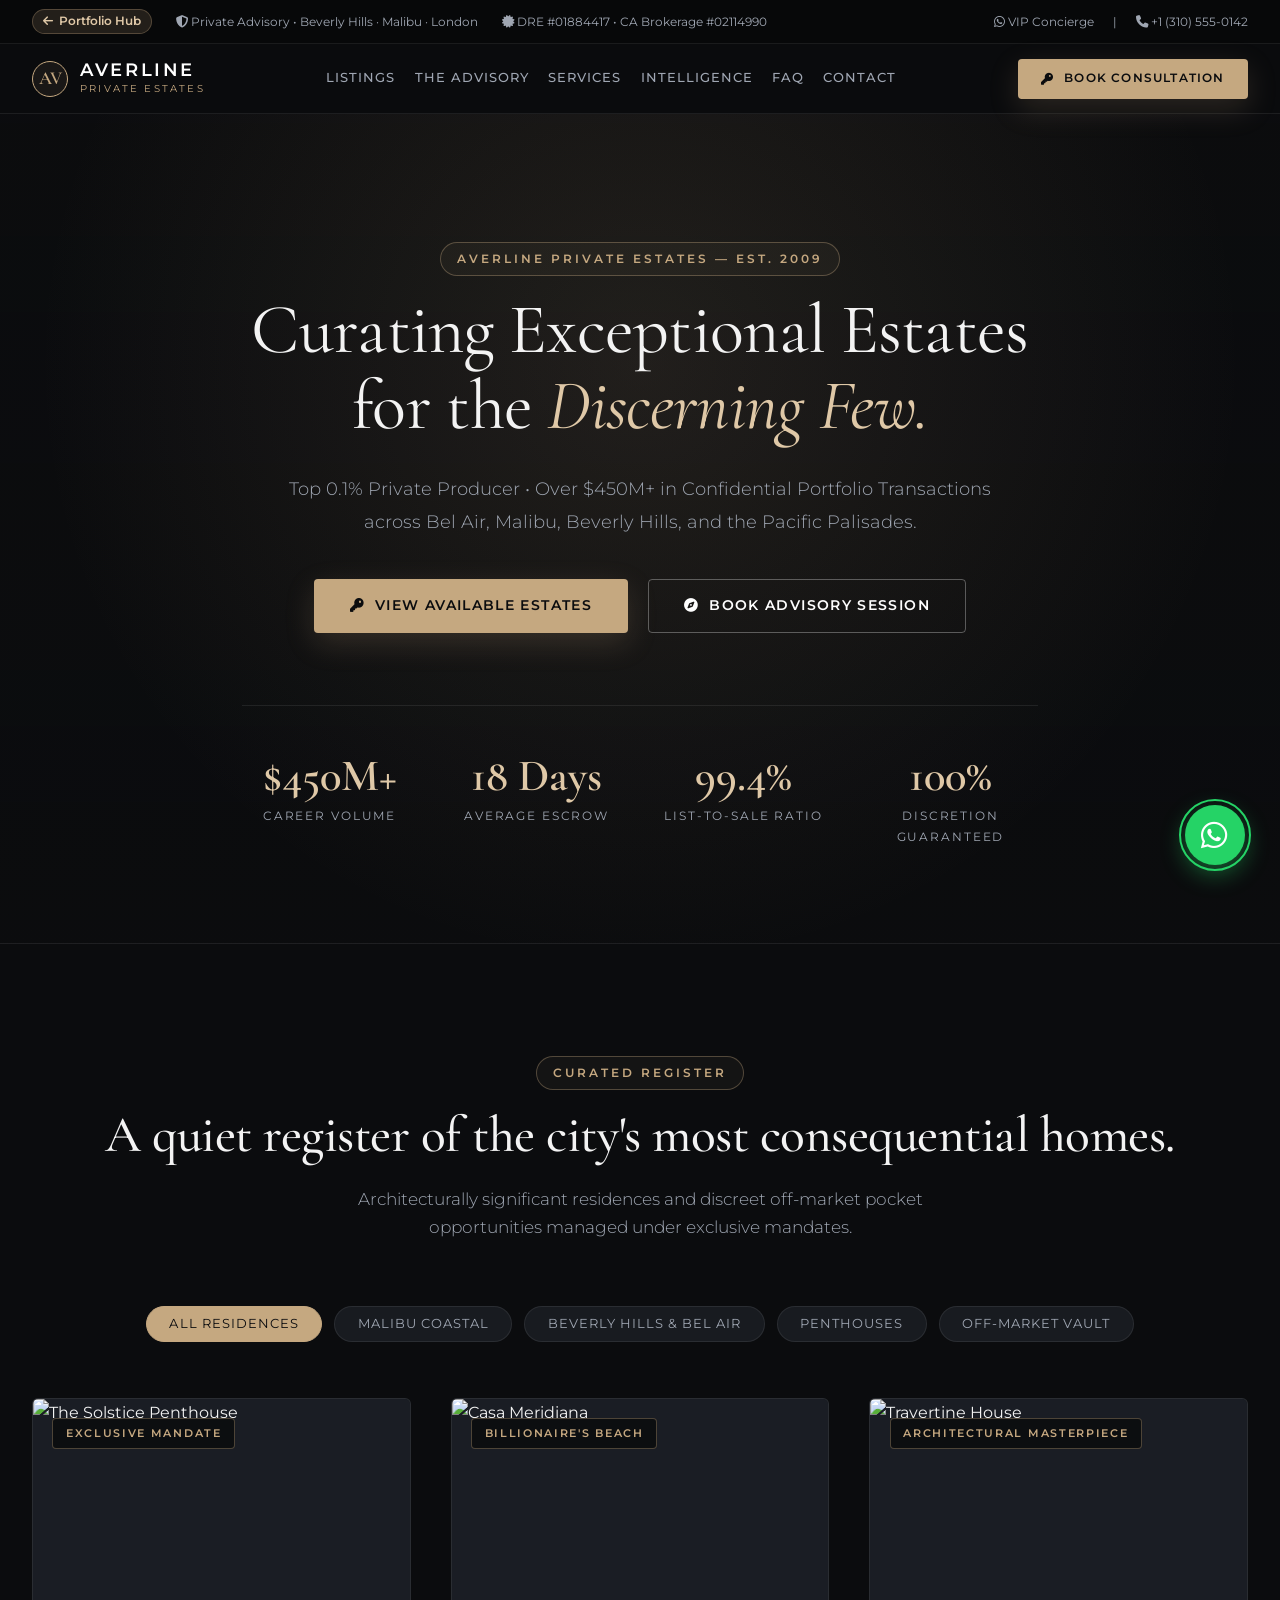
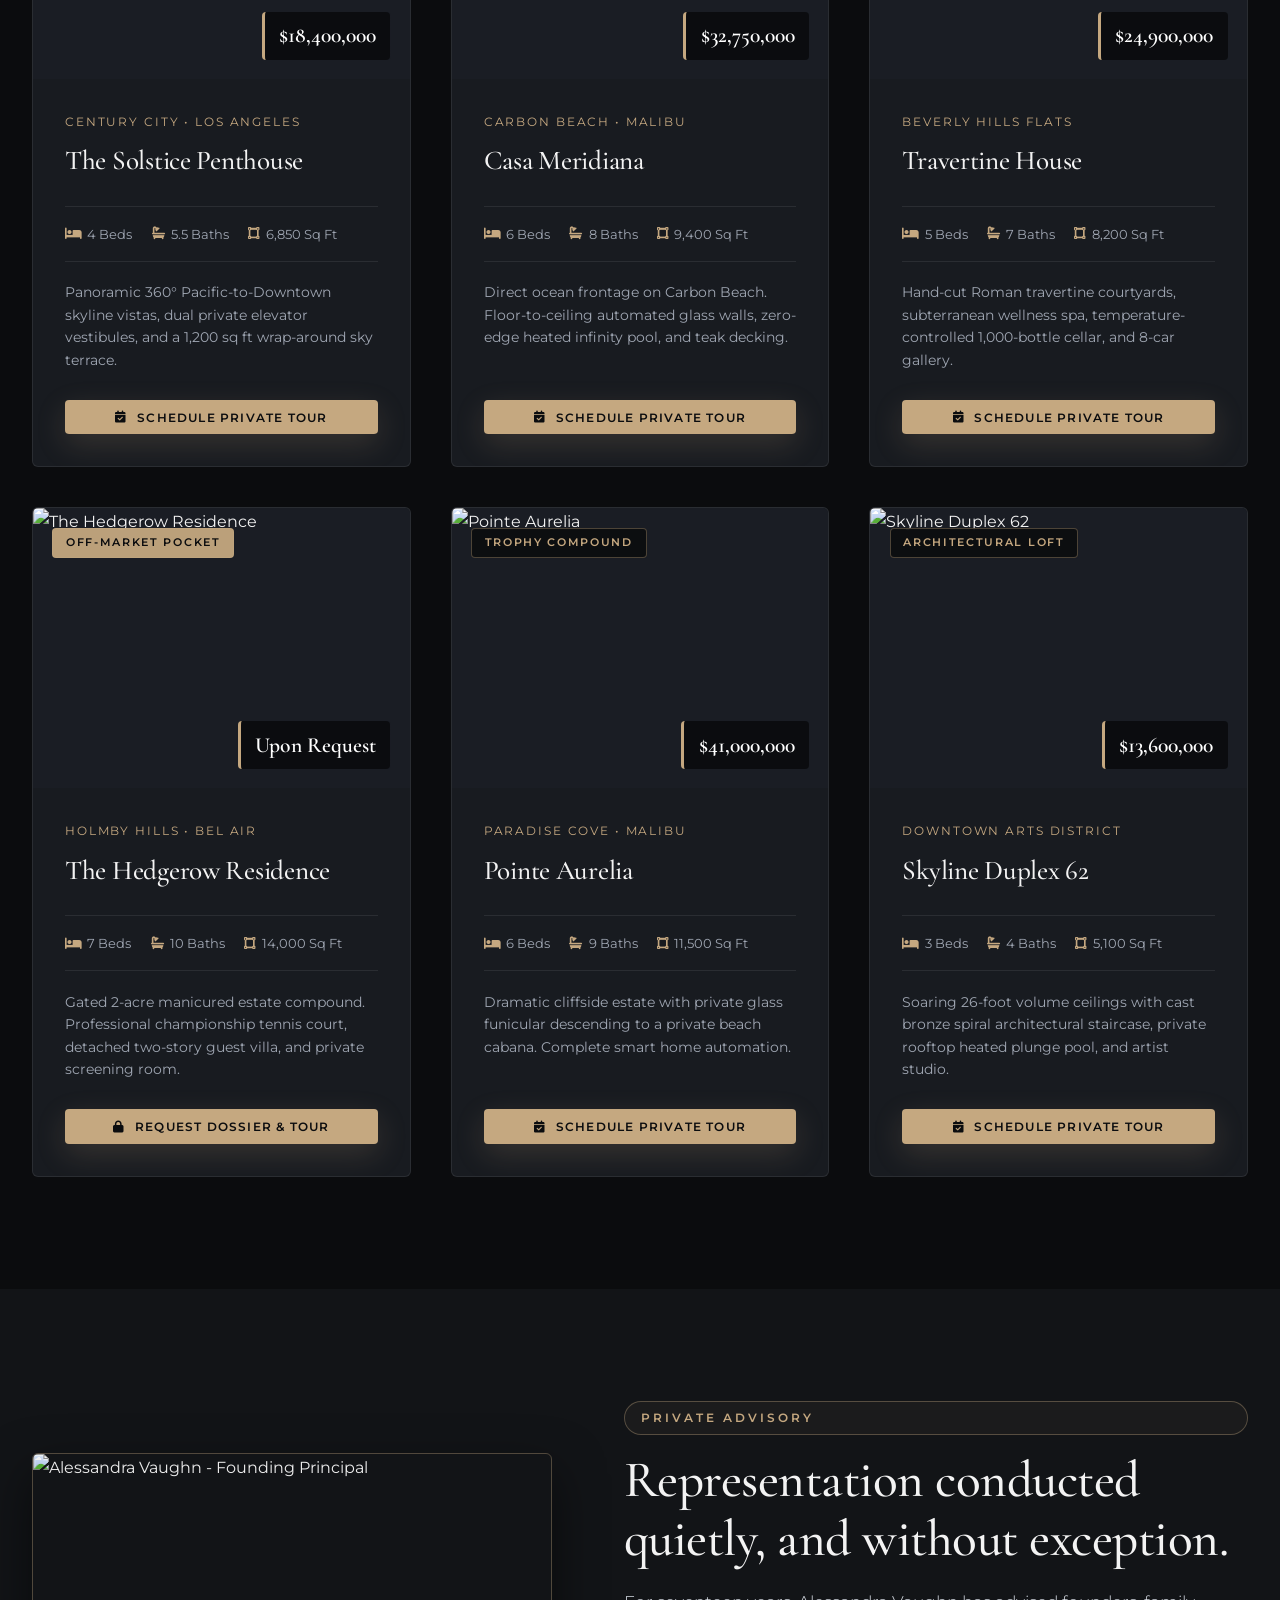
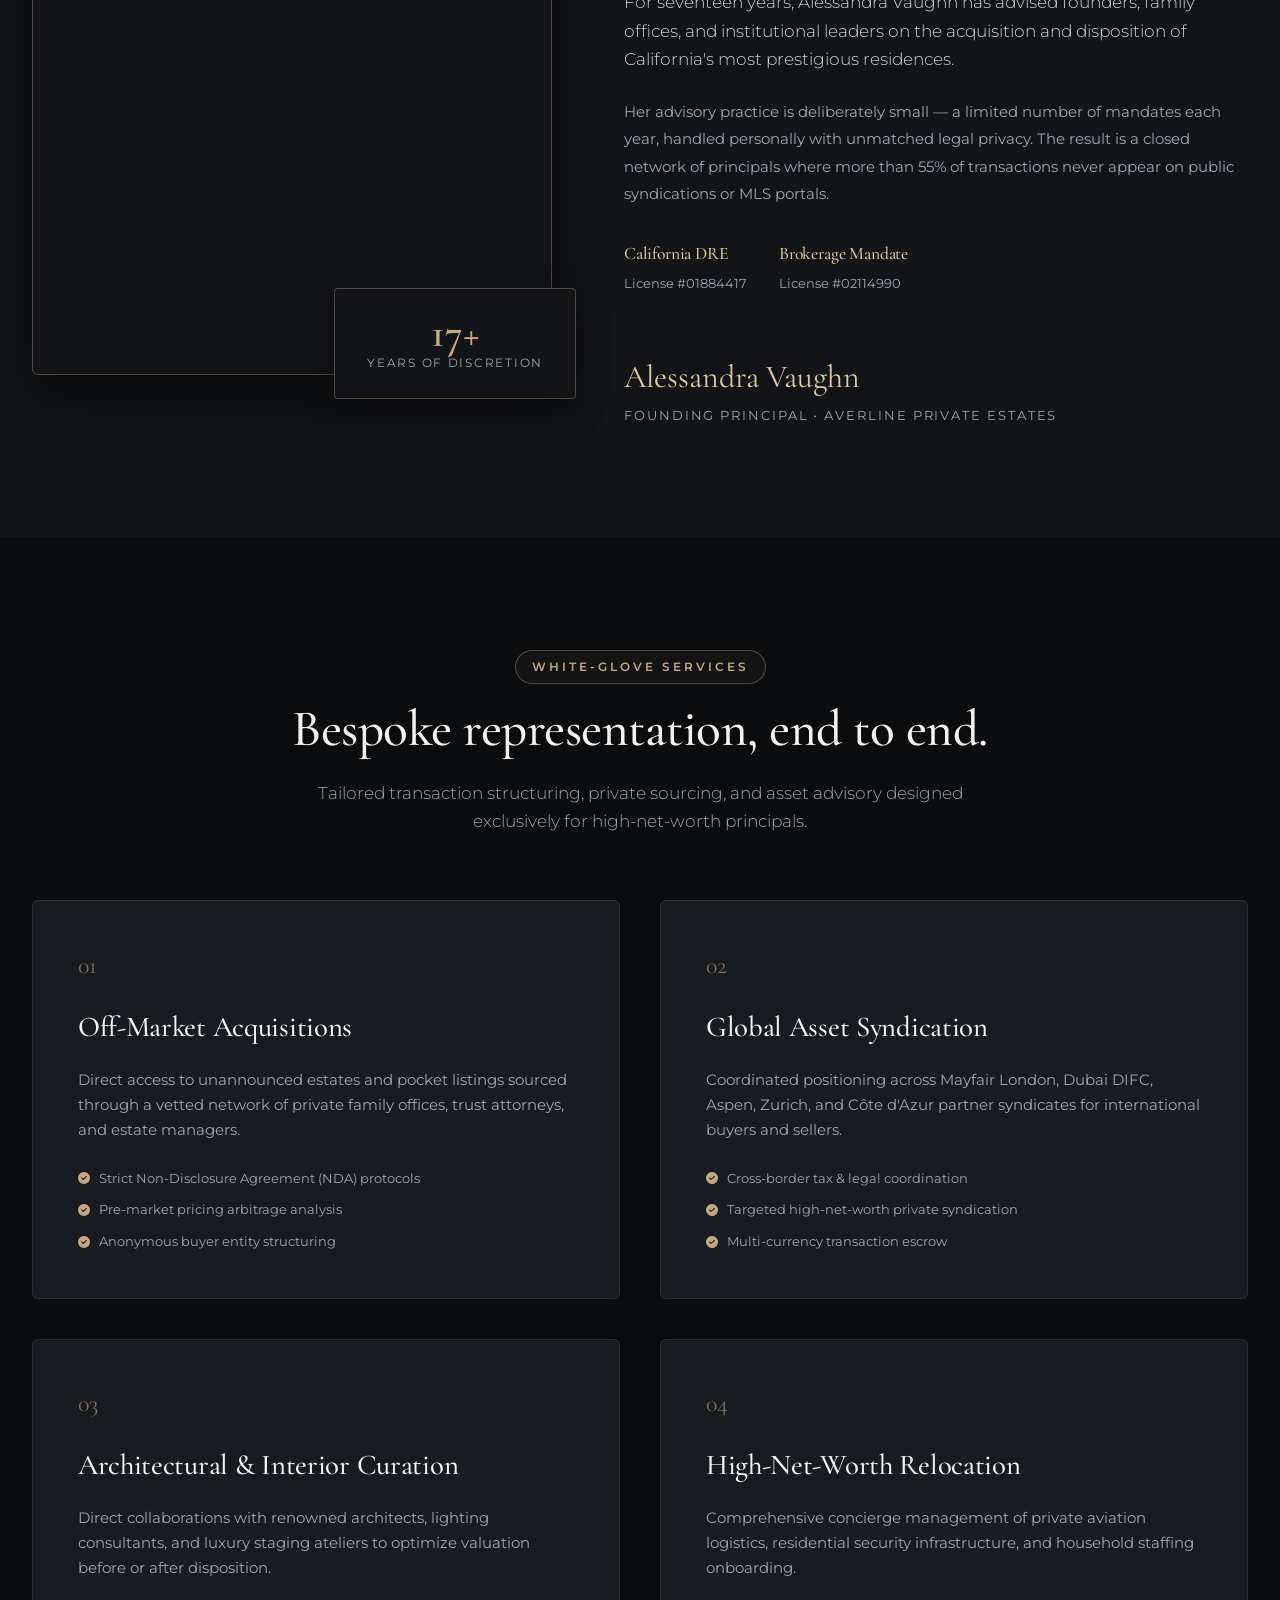
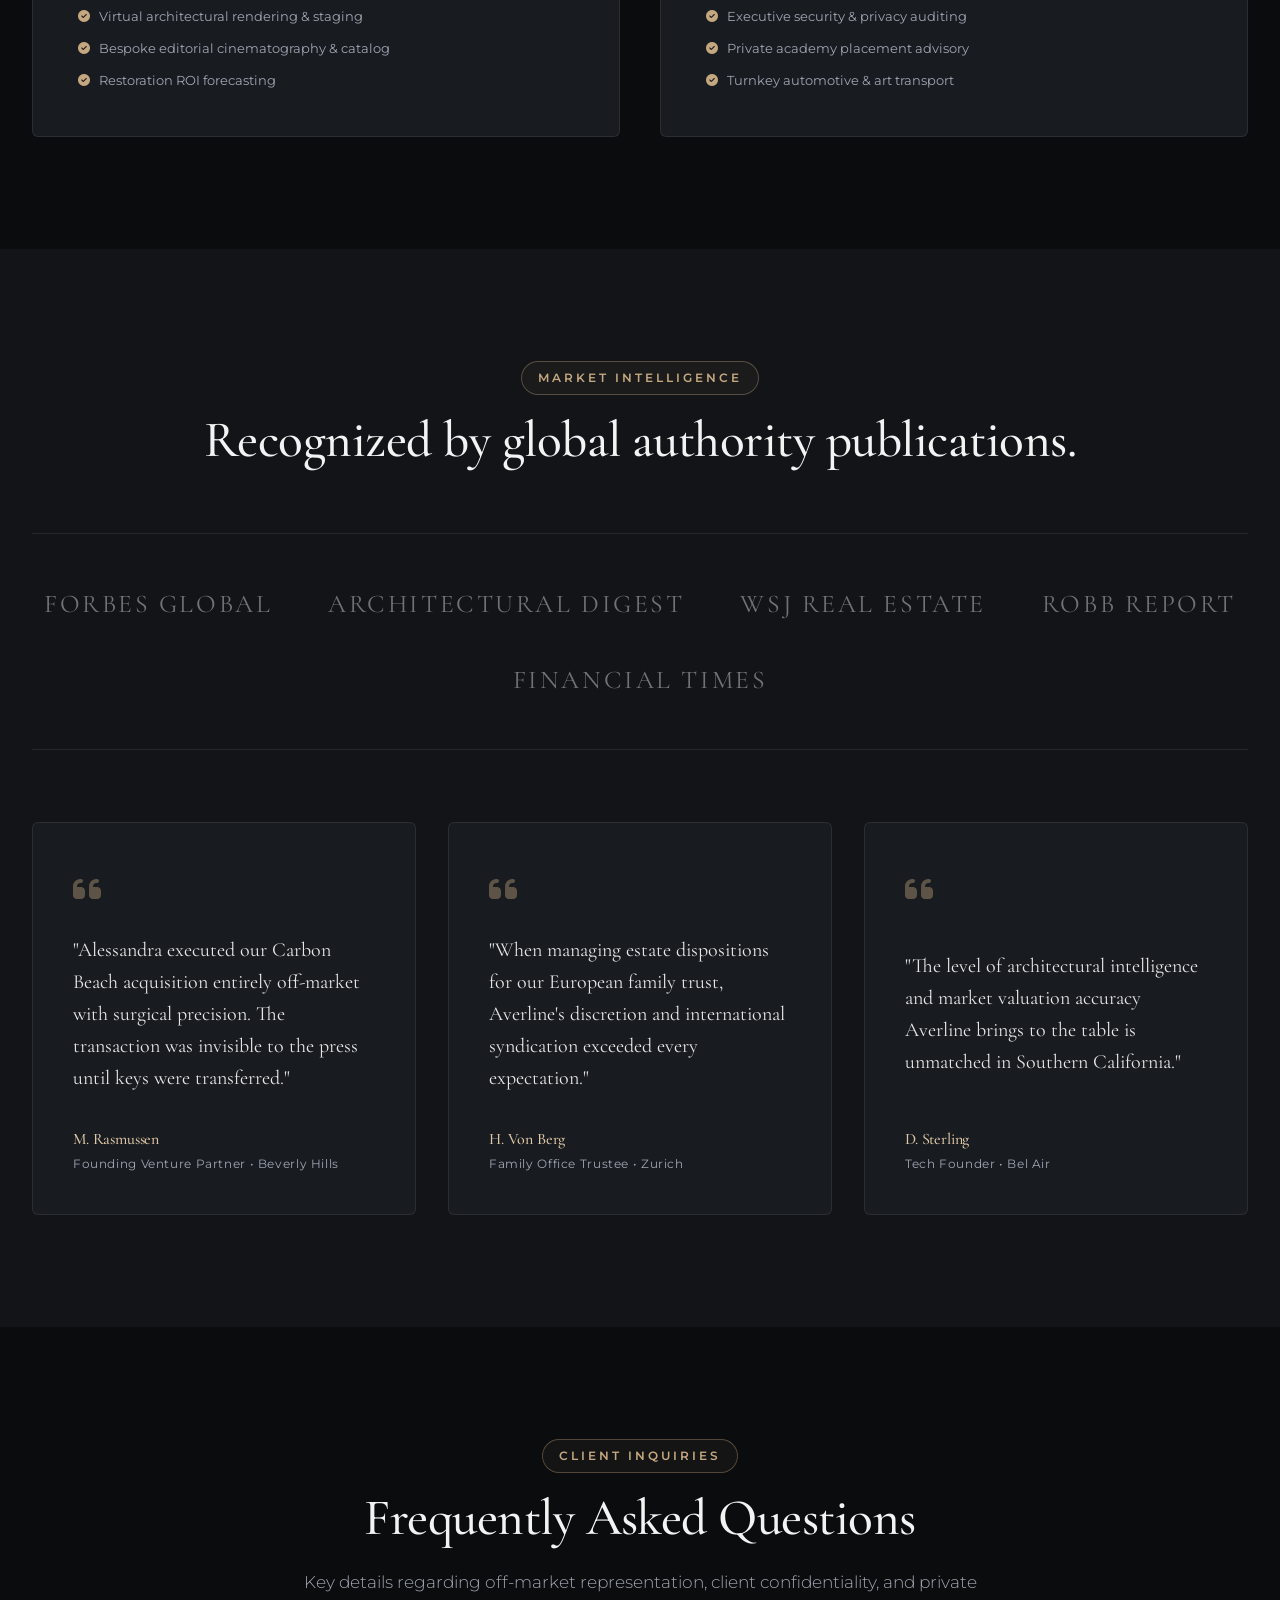
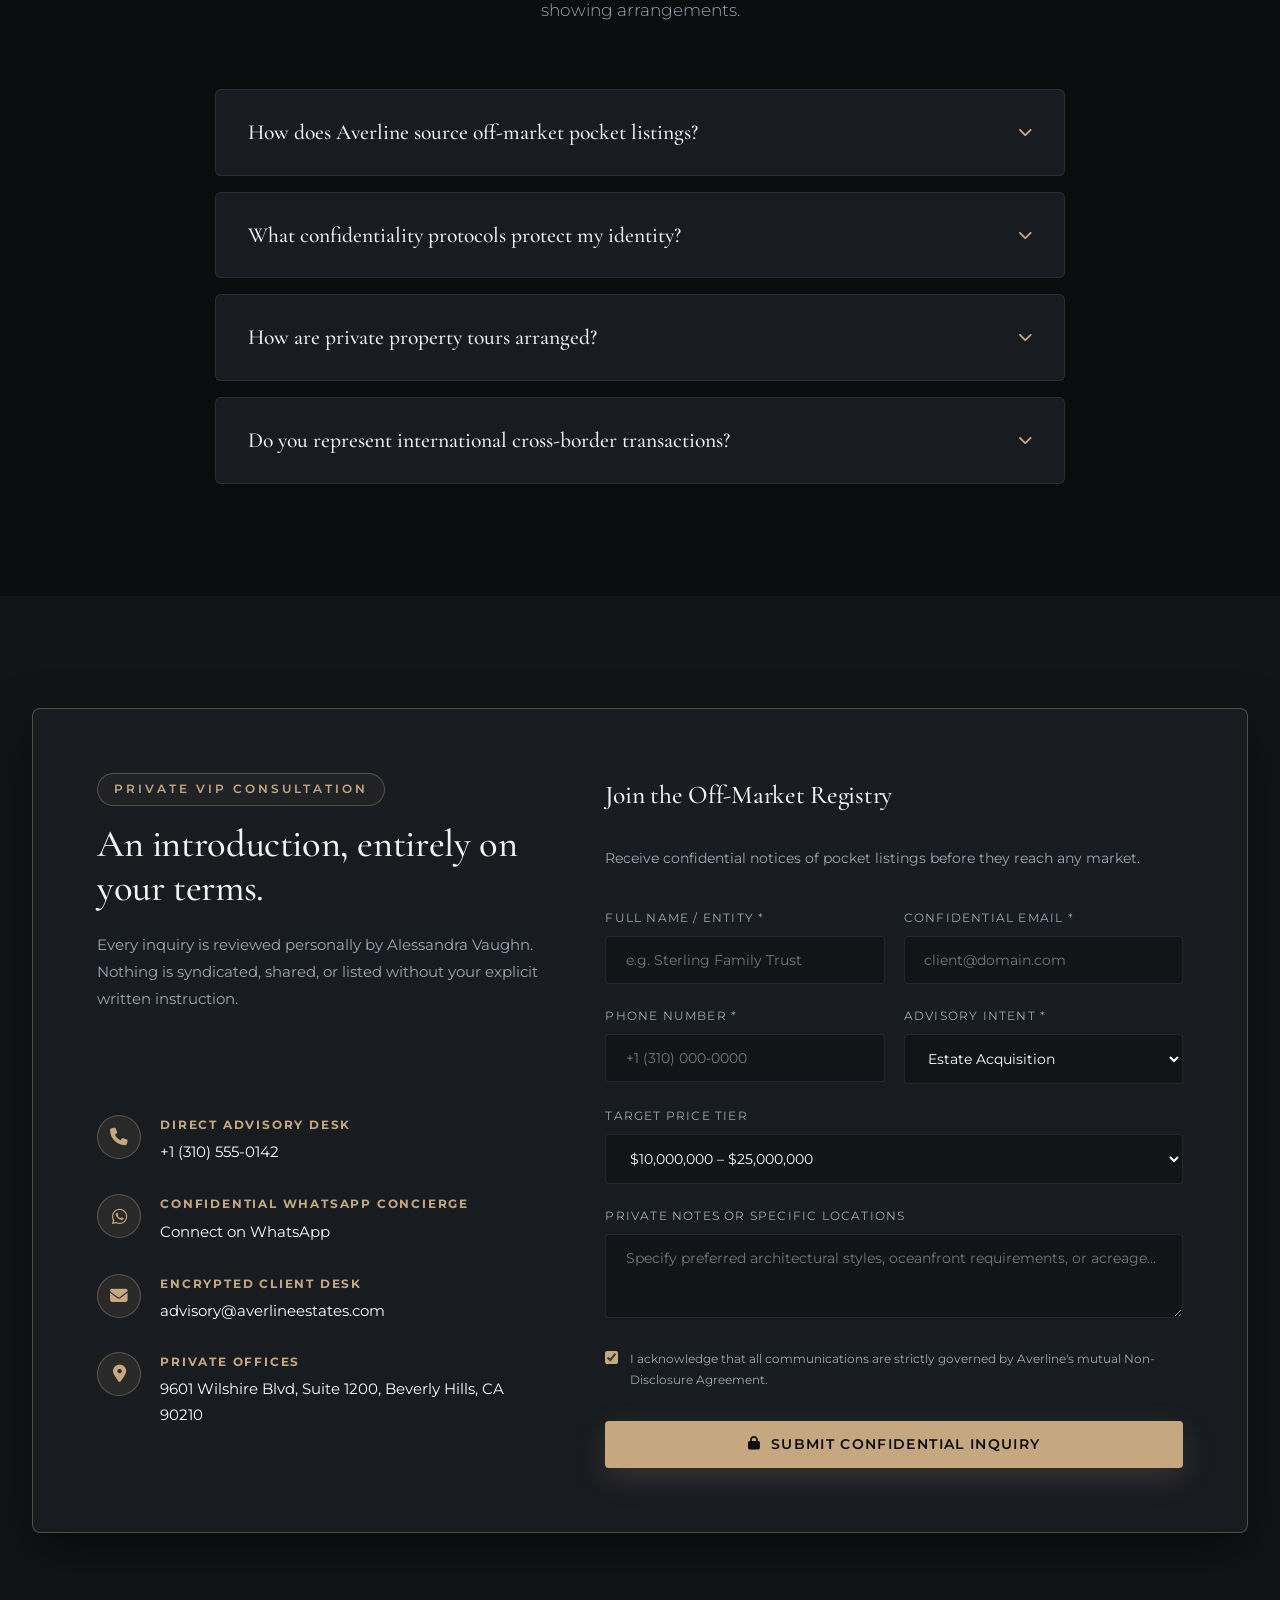
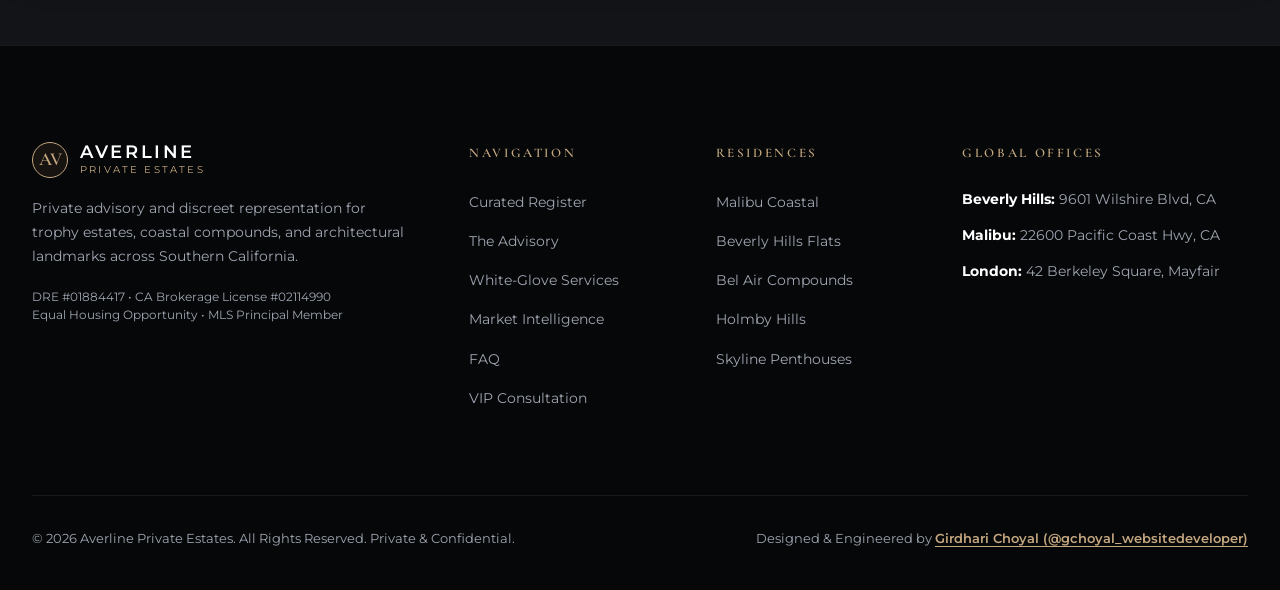
==== commit a49ca847: "ok" ====
--- a/estate-whisperer/index.html
+++ b/estate-whisperer/index.html
@@ -51,9 +51,9 @@
 
             <!-- Navigation Links -->
             <nav class="nav-menu" id="navMenu">
-                <a href="#listings" class="nav-link">Curated Register</a>
+                <a href="#listings" class="nav-link">Listings</a>
                 <a href="#advisory" class="nav-link">The Advisory</a>
-                <a href="#services" class="nav-link">White-Glove Services</a>
+                <a href="#services" class="nav-link">Services</a>
                 <a href="#intelligence" class="nav-link">Intelligence</a>
                 <a href="#faq" class="nav-link">FAQ</a>
                 <a href="#contact" class="nav-link">Contact</a>
@@ -61,7 +61,7 @@
 
             <!-- Nav Actions -->
             <div class="nav-actions">
-                <a href="#contact" class="btn btn-gold btn-sm">Private Consultation</a>
+                <a href="#contact" class="btn btn-gold btn-sm"><i class="fa-solid fa-key"></i> Book Consultation</a>
                 <button class="mobile-toggle" id="mobileToggle" aria-label="Toggle navigation">
                     <i class="fa-solid fa-bars"></i>
                 </button>
--- a/estate-whisperer/styles.css
+++ b/estate-whisperer/styles.css
@@ -1,4 +1,4 @@
-﻿/* ==========================================================================
+/* ==========================================================================
    Averline Private Estates / Estate Whisperer Studio — Luxury CSS Stylesheet
    Designed & Developed by Girdhari Choyal (@gchoyal_websitedeveloper)
    ========================================================================== */
@@ -272,11 +272,11 @@
     position: sticky;
     top: 0;
     z-index: 1000;
-    background-color: rgba(11, 12, 14, 0.92);
+    background-color: rgba(11, 12, 14, 0.94);
     backdrop-filter: blur(16px);
     -webkit-backdrop-filter: blur(16px);
     border-bottom: 1px solid var(--border-color);
-    padding: 1.2rem 0;
+    padding: 0.9rem 0;
     transition: var(--transition-smooth);
 }
 
@@ -284,17 +284,20 @@
     display: flex;
     justify-content: space-between;
     align-items: center;
+    width: 100%;
 }
 
 .brand-logo {
     display: flex;
     align-items: center;
     gap: 0.75rem;
+    flex-shrink: 0;
+    white-space: nowrap;
 }
 
 .brand-monogram {
-    width: 38px;
-    height: 38px;
+    width: 36px;
+    height: 36px;
     border: 1px solid var(--gold);
     border-radius: 50%;
     display: flex;
@@ -302,9 +305,10 @@
     justify-content: center;
     color: var(--gold);
     font-family: var(--font-heading);
-    font-size: 1.2rem;
+    font-size: 1.15rem;
     font-weight: 600;
     background: rgba(197, 168, 128, 0.08);
+    flex-shrink: 0;
 }
 
 .brand-info {
@@ -313,16 +317,17 @@
 }
 
 .brand-title {
-    font-size: 1.15rem;
+    font-size: 1.1rem;
     letter-spacing: 0.15em;
     font-weight: 600;
     text-transform: uppercase;
     color: #fff;
+    line-height: 1.1;
 }
 
 .brand-sub {
-    font-size: 0.65rem;
-    letter-spacing: 0.25em;
+    font-size: 0.62rem;
+    letter-spacing: 0.22em;
     text-transform: uppercase;
     color: var(--gold);
 }
@@ -330,17 +335,22 @@
 .nav-menu {
     display: flex;
     align-items: center;
-    gap: 2rem;
+    gap: clamp(0.9rem, 1.5vw, 1.8rem);
+    flex-wrap: nowrap;
 }
 
 .nav-link {
-    font-size: 0.82rem;
-    text-transform: uppercase;
-    letter-spacing: 0.12em;
+    font-size: 0.8rem;
+    text-transform: uppercase;
+    letter-spacing: 0.08em;
     color: var(--text-muted);
     font-weight: 500;
     position: relative;
-    padding: 0.5rem 0;
+    padding: 0.4rem 0;
+    white-space: nowrap;
+    display: inline-flex;
+    align-items: center;
+    line-height: 1;
 }
 
 .nav-link:hover, .nav-link.active {
@@ -366,6 +376,11 @@
     display: flex;
     align-items: center;
     gap: 1rem;
+    flex-shrink: 0;
+}
+
+.nav-actions .btn {
+    white-space: nowrap;
 }
 
 .mobile-toggle {
@@ -1278,11 +1293,7 @@
     }
 }
 
-@media (max-width: 768px) {
-    .top-bar {
-        display: none;
-    }
-    
+@media (max-width: 1080px) {
     .mobile-toggle {
         display: block;
     }
@@ -1307,6 +1318,12 @@
     .nav-actions .btn {
         display: none;
     }
+}
+
+@media (max-width: 768px) {
+    .top-bar {
+        display: none;
+    }
     
     .properties-grid {
         grid-template-columns: 1fr;
